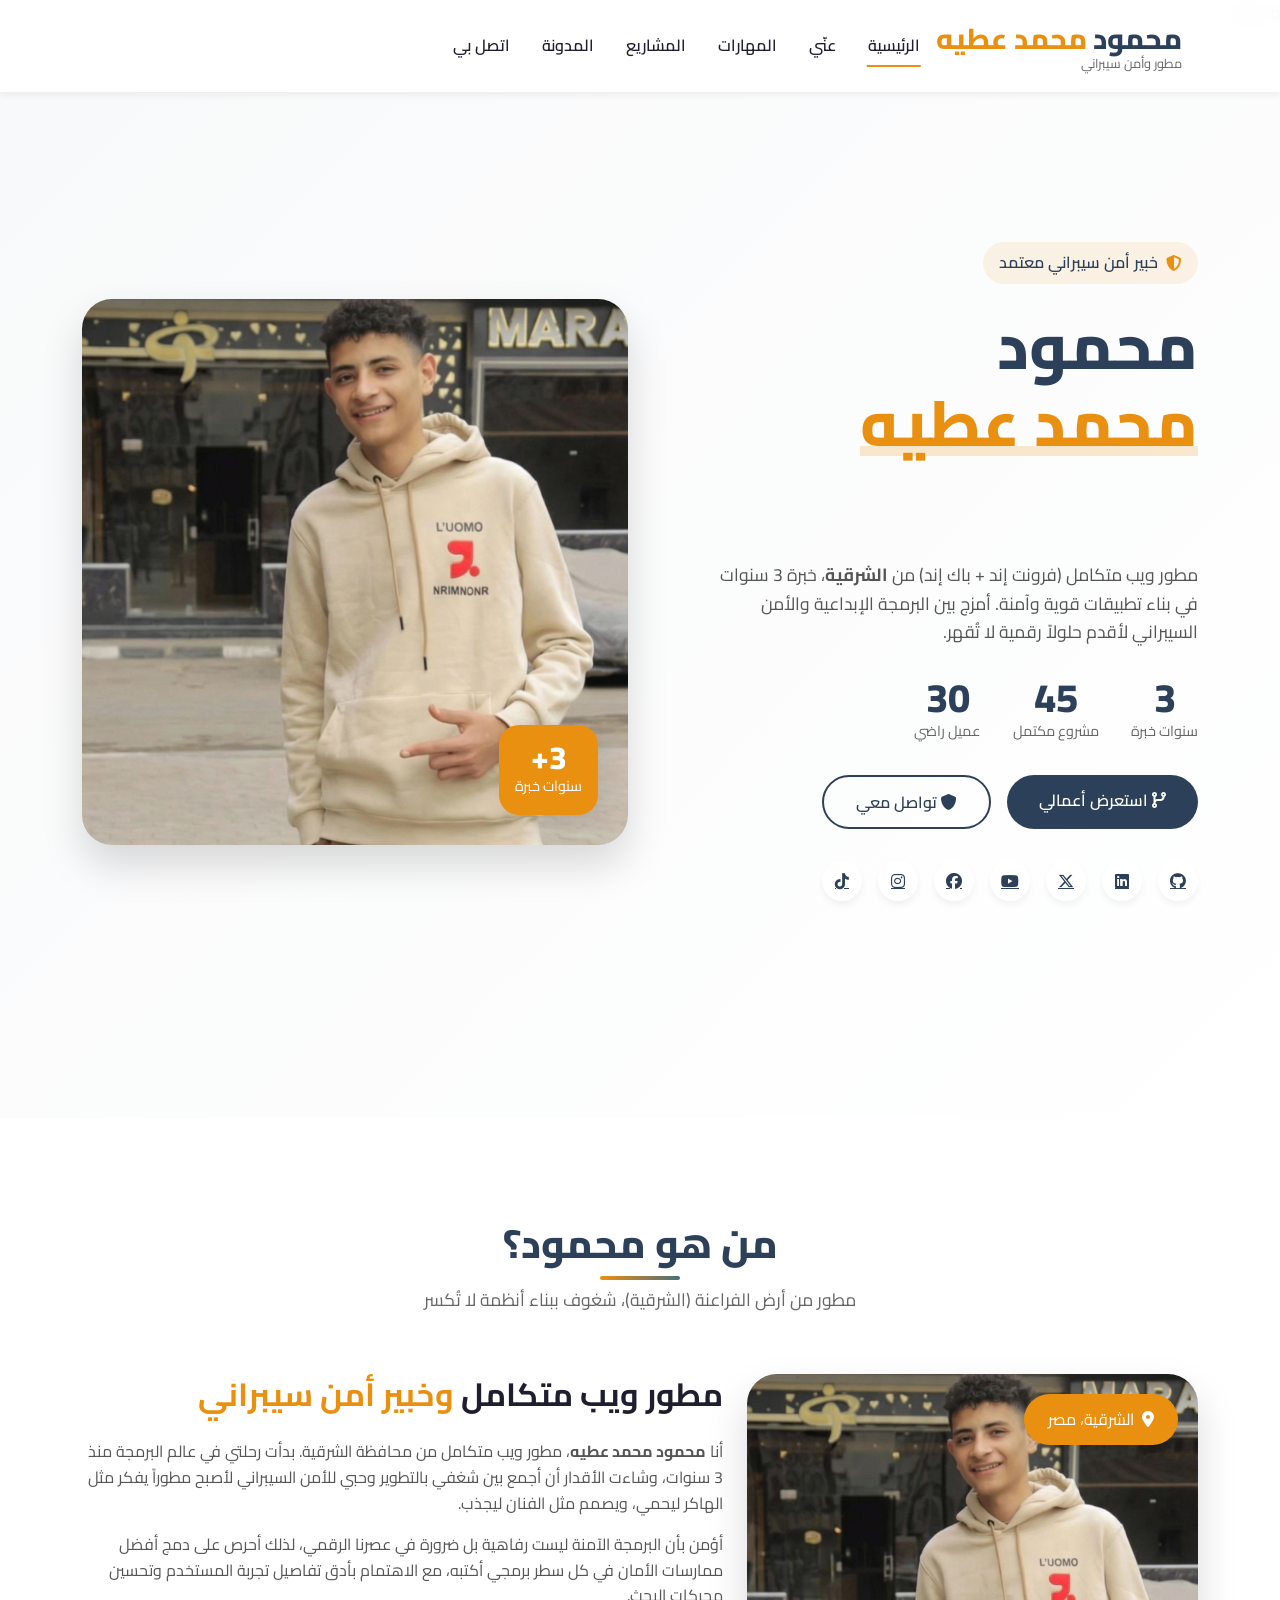
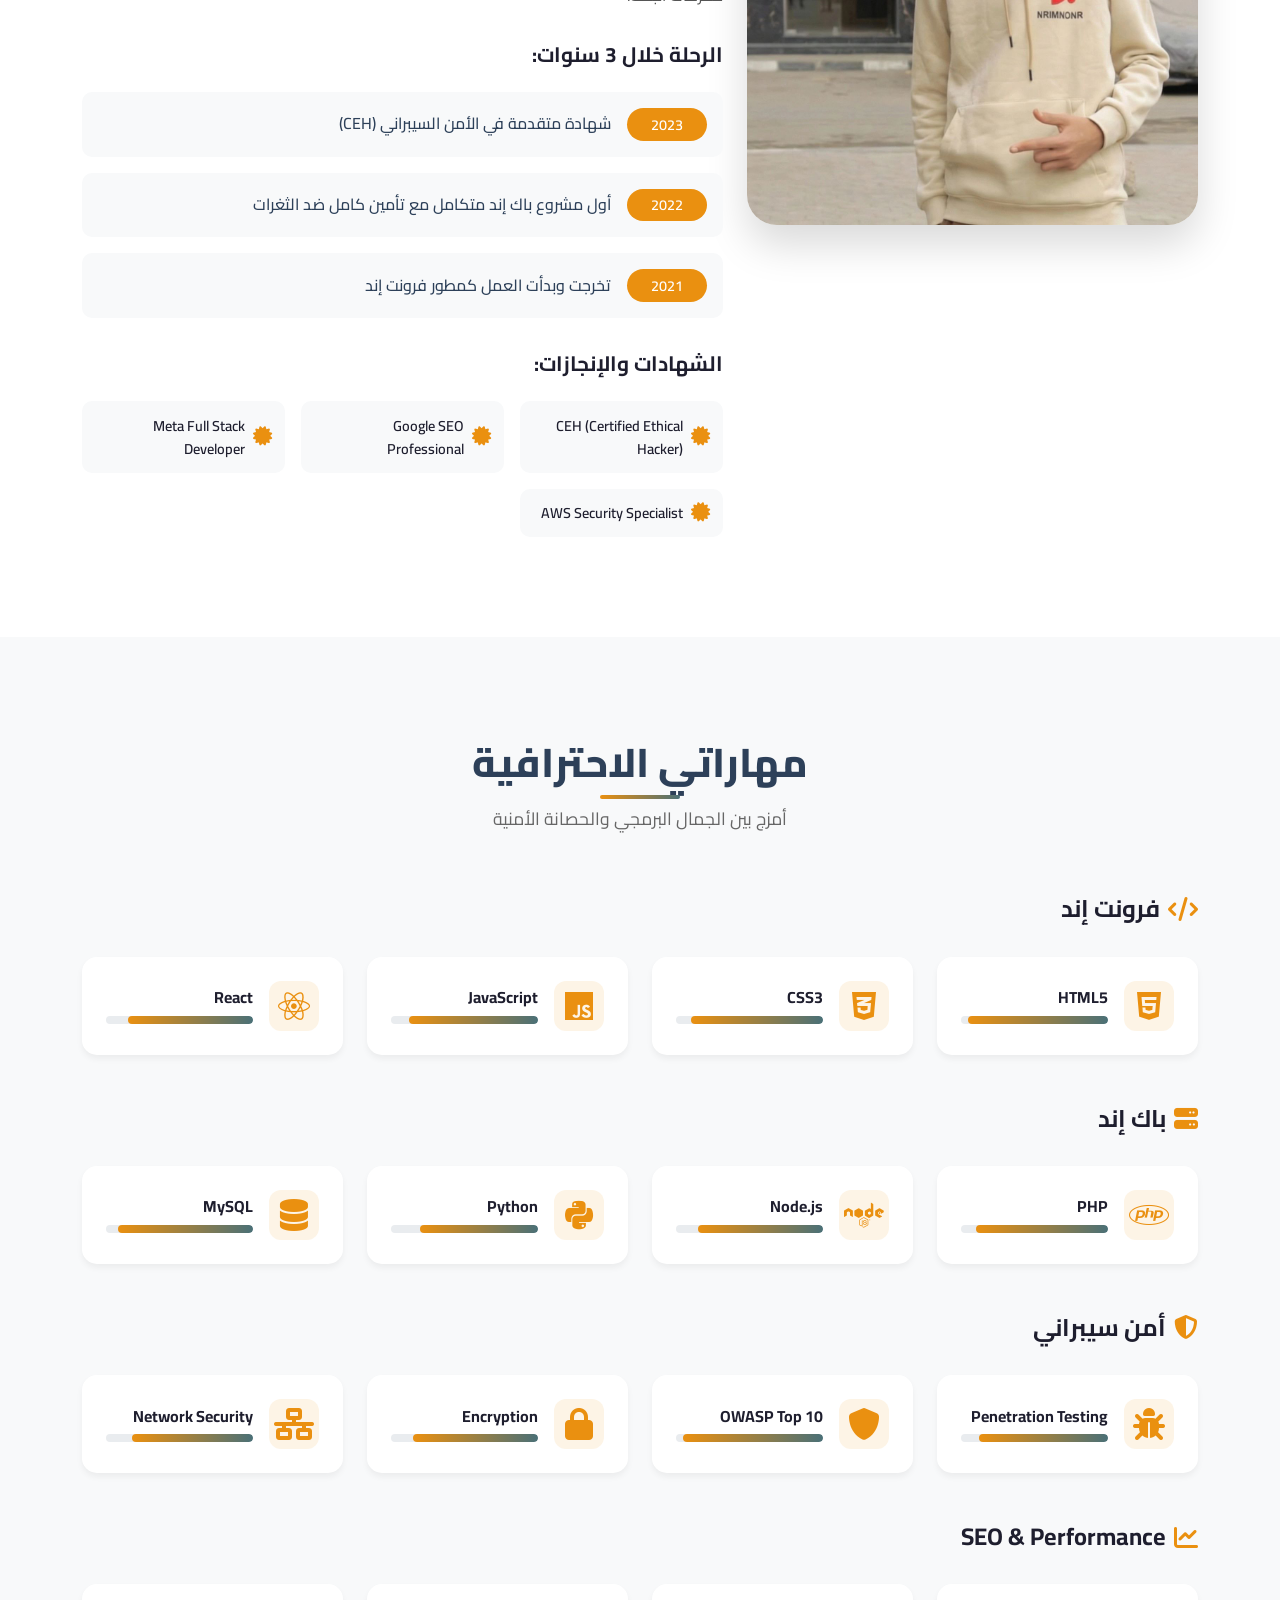
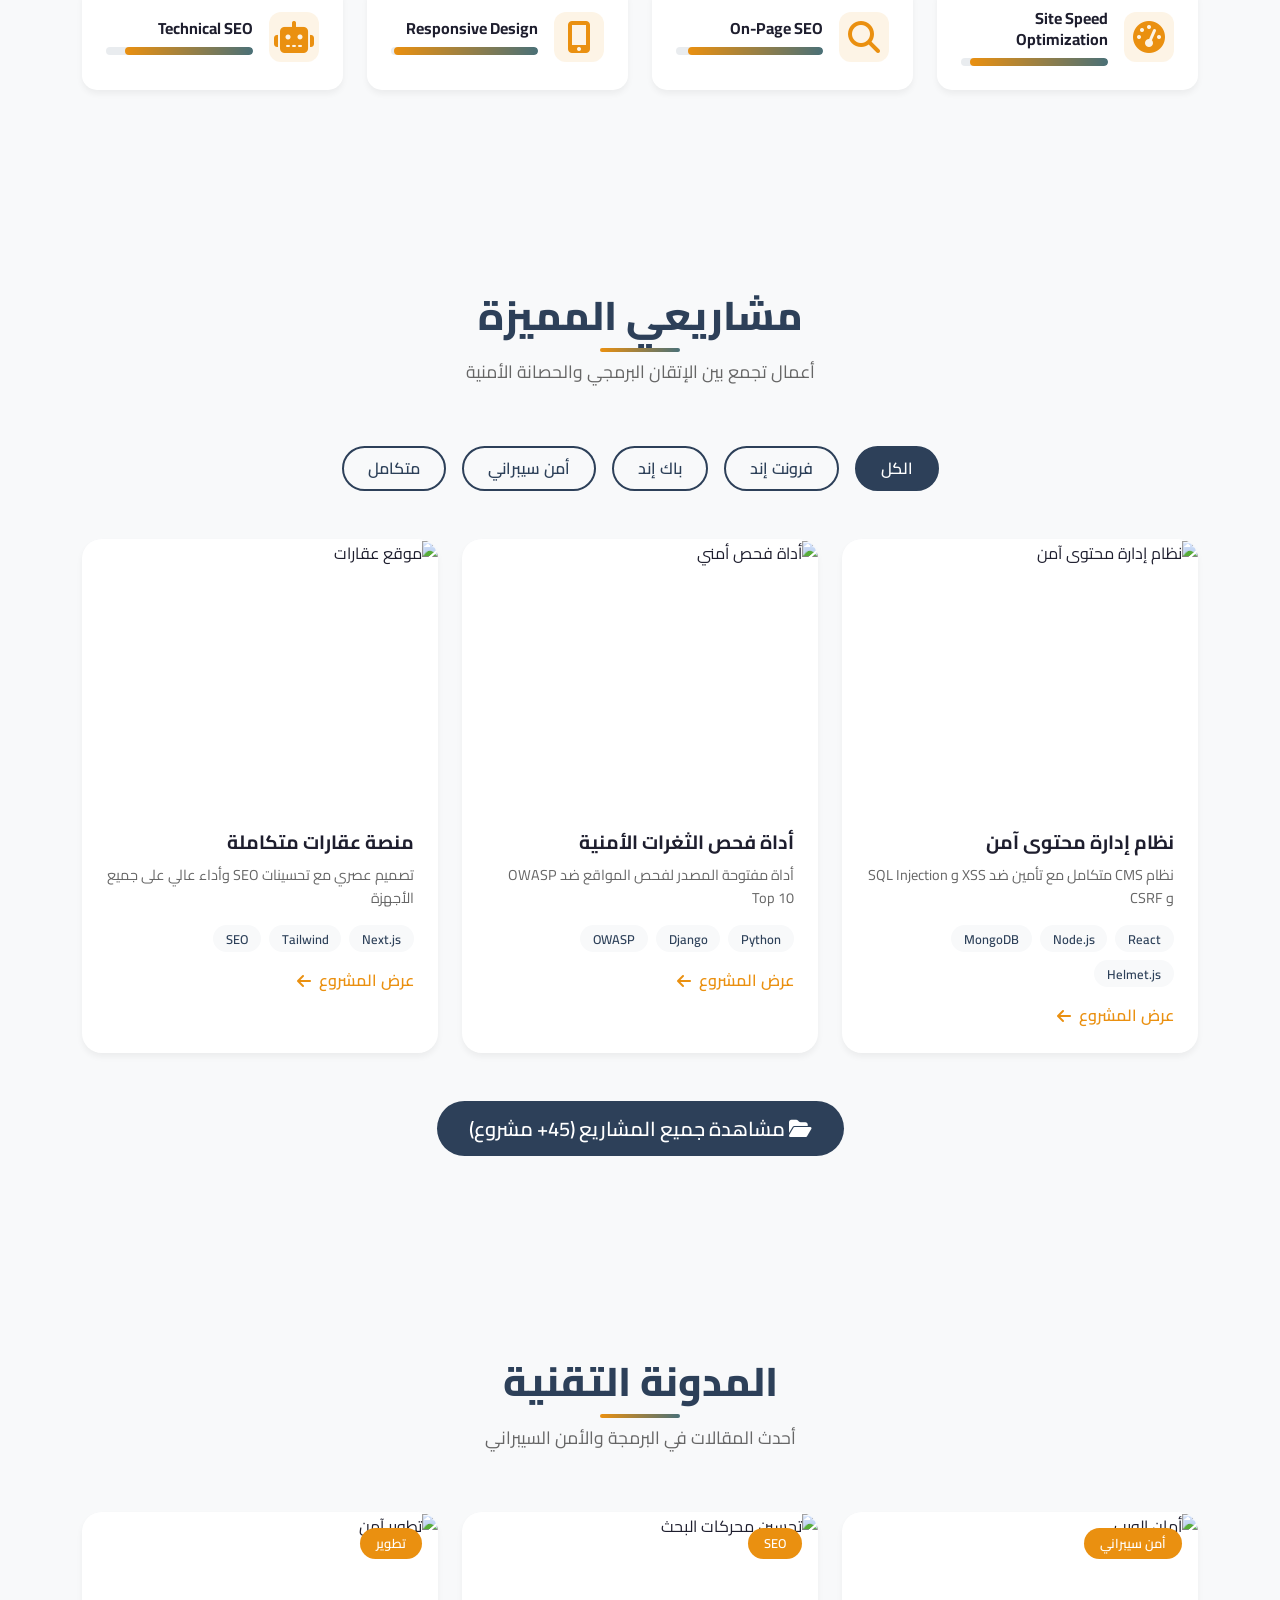
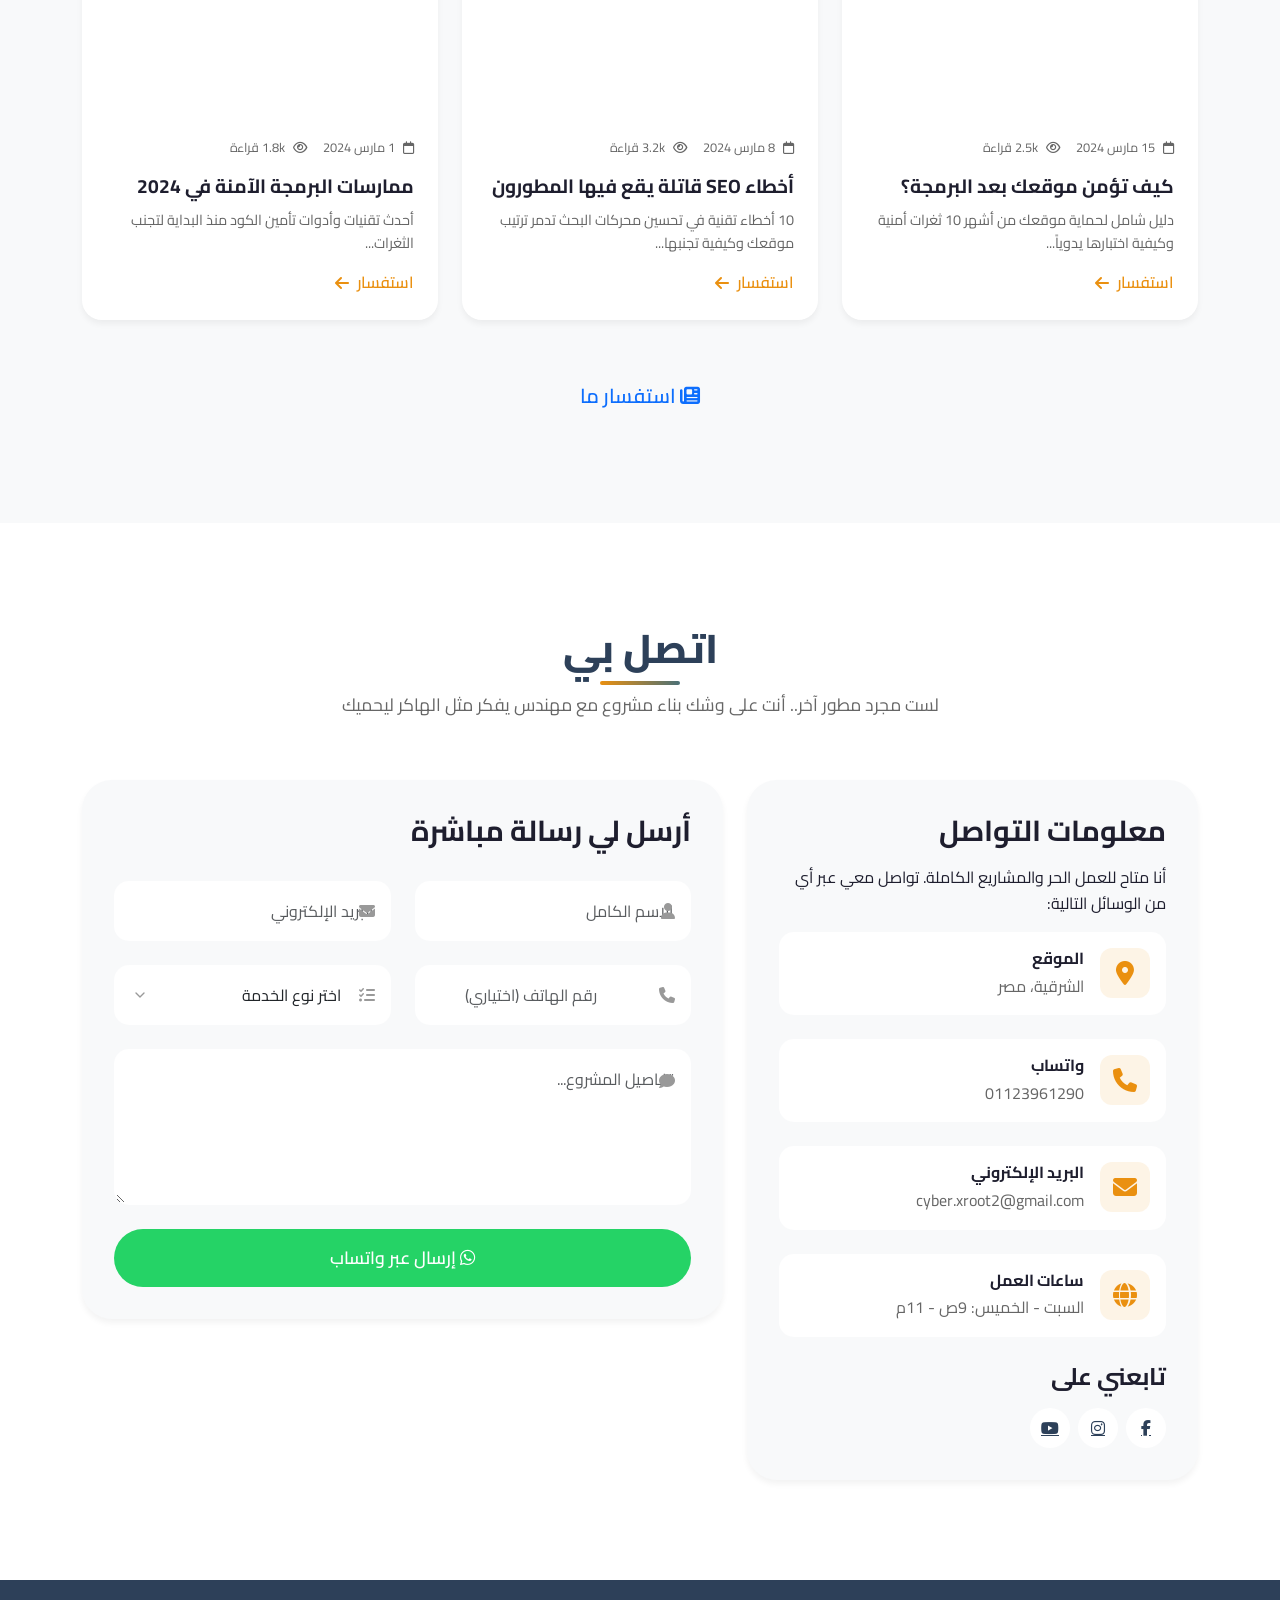
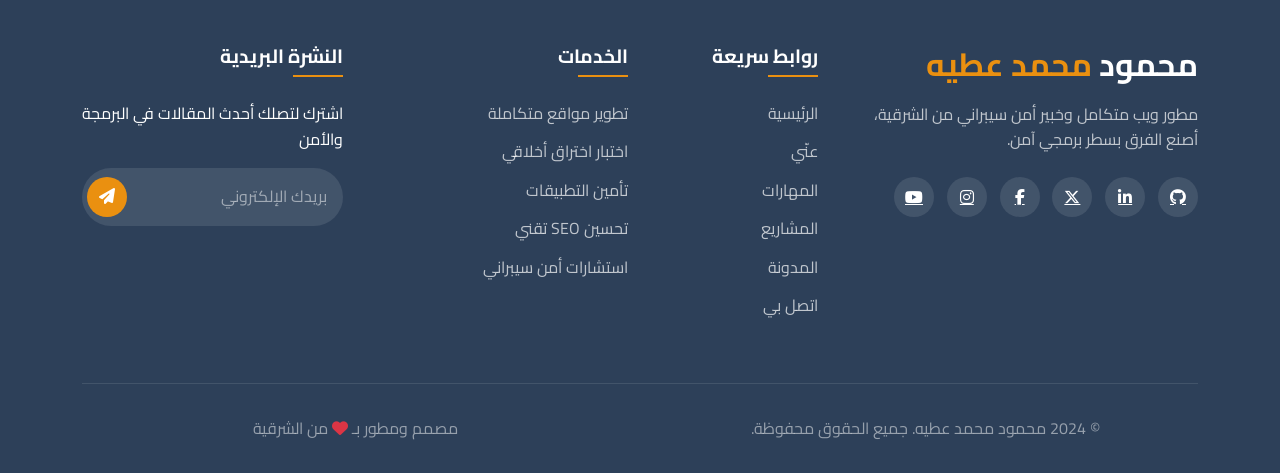
==== index.html @ 877cd6f3 "Add files via upload" ====
<!DOCTYPE html>
<html lang="ar" dir="rtl">
<head>
    <meta charset="UTF-8">
    <meta name="viewport" content="width=device-width, initial-scale=1.0, shrink-to-fit=no">
    
    <!-- تحسينات SEO متقدمة جداً -->
    <title>محمود محمد عطيه | مطور ويب متكامل وخبير أمن سيبراني من الشرقية</title>
    <meta name="description" content="محمود محمد عطيه - مطور ويب متكامل (فرونت إند وباك إند) من الشرقية، خبرة 3 سنوات في بناء تطبيقات قوية وآمنة. أمزج بين البرمجة الإبداعية والأمن السيبراني مع تحسينات SEO متقدمة.">
    <meta name="keywords" content="محمود محمد عطيه, مطور من الشرقية, أمن سيبراني, فرونت اند, باك اند, تطوير تطبيقات, مطور ويب,网络安全, تطوير آمن, مهندس برمجيات, الشرقية مصر">
    <meta name="author" content="محمود محمد عطيه">
    <meta name="robots" content="index, follow">
    <meta name="language" content="Arabic">
    <meta name="revisit-after" content="7 days">
    <meta name="distribution" content="global">
    
    <!-- Open Graph / فيسبوك -->
    <meta property="og:type" content="website">
    <meta property="og:url" content="https://mahmoudattiya.com">
    <meta property="og:title" content="محمود محمد عطيه - مطور ويب وخبير أمن سيبراني">
    <meta property="og:description" content="مطور متكامل من الشرقية، خبرة 3 سنوات في التطوير الآمن وتحسين محركات البحث">
    <meta property="og:image" content="https://mahmoudattiya.com/images/og-image.jpg">
    <meta property="og:site_name" content="محمود محمد عطيه">
    
    <!-- تويتر -->
    <meta name="twitter:card" content="summary_large_image">
    <meta name="twitter:title" content="محمود محمد عطيه - مطور ويب وخبير أمن سيبراني">
    <meta name="twitter:description" content="مطور متكامل من الشرقية، خبرة 3 سنوات في التطوير الآمن">
    <meta name="twitter:image" content="https://mahmoudattiya.com/images/twitter-image.jpg">
    
    <!-- Bootstrap 5 و Font Awesome -->
    <link href="https://cdn.jsdelivr.net/npm/bootstrap@5.3.0/dist/css/bootstrap.min.css" rel="stylesheet">
    <link rel="stylesheet" href="https://cdnjs.cloudflare.com/ajax/libs/font-awesome/6.4.0/css/all.min.css">
    
    <!-- Google Fonts - تحسين الخطوط -->
    <link href="https://fonts.googleapis.com/css2?family=Cairo:wght@300;400;500;600;700;800&display=swap" rel="stylesheet">
    
    <!-- AOS Library للأنيميشن -->
    <link href="https://unpkg.com/aos@2.3.1/dist/aos.css" rel="stylesheet">
    
    <!-- ملف CSS الرئيسي -->
    <link rel="stylesheet" href="css/style.css">
    
    <!-- Favicon -->
    <link rel="icon" type="image/png" href="images/favicon.png">
    
    <!-- Canonical URL -->
    <link rel="canonical" href="https://mahmoudattiya.com">
    
    <!-- Sitemap -->
    <link rel="sitemap" type="application/xml" title="Sitemap" href="/sitemap.xml">
</head>
<body>

<!-- ===== LOADER ===== -->
<div class="loader-wrapper">
    <div class="loader">
        <div class="loader-circle"></div>
        <div class="loader-text">محمود</div>
    </div>
</div>

<!-- ===== NAVBAR ===== -->
<nav class="navbar navbar-expand-lg fixed-top" id="mainNav">
    <div class="container">
        <a class="navbar-brand" href="index.html">
            محمود <span>محمد عطيه</span>
            <small class="d-block">مطور وأمن سيبراني</small>
        </a>
        <button class="navbar-toggler" type="button" data-bs-toggle="collapse" data-bs-target="#navbarNav">
            <span class="navbar-toggler-icon"></span>
        </button>
        <div class="collapse navbar-collapse" id="navbarNav">
            <ul class="navbar-nav ms-auto">
                <li class="nav-item">
                    <a class="nav-link active" href="#home">الرئيسية</a>
                </li>
                <li class="nav-item">
                    <a class="nav-link" href="#about">عنّي</a>
                </li>
                <li class="nav-item">
                    <a class="nav-link" href="#skills">المهارات</a>
                </li>
                <li class="nav-item">
                    <a class="nav-link" href="#projects">المشاريع</a>
                </li>
                <li class="nav-item">
                    <a class="nav-link" href="#blog">المدونة</a>
                </li>
                <li class="nav-item">
                    <a class="nav-link" href="#contact">اتصل بي</a>
                </li>
            </ul>
        </div>
    </div>
</nav>

<!-- ===== HERO SECTION ===== -->
<section id="home" class="hero">
    <div class="container">
        <div class="row align-items-center min-vh-100">
            <div class="col-lg-6" data-aos="fade-left">
                <div class="hero-badge">
                    <i class="fas fa-shield-alt"></i>
                    <span>خبير أمن سيبراني معتمد</span>
                </div>
                <h1 class="hero-title">
                    محمود <span class="highlight">محمد عطيه</span>
                </h1>
                <p class="hero-subtitle">
                    <span class="typed-text"></span>
                </p>
                <p class="hero-description">
                    مطور ويب متكامل (فرونت إند + باك إند) من <strong>الشرقية</strong>، 
                    خبرة 3 سنوات في بناء تطبيقات قوية وآمنة. أمزج بين البرمجة الإبداعية 
                    والأمن السيبراني لأقدم حلولاً رقمية لا تُقهر.
                </p>
                
                <div class="hero-stats">
                    <div class="stat-item">
                        <span class="stat-number" data-target="3">0</span>
                        <span class="stat-label">سنوات خبرة</span>
                    </div>
                    <div class="stat-item">
                        <span class="stat-number" data-target="45">0</span>
                        <span class="stat-label">مشروع مكتمل</span>
                    </div>
                    <div class="stat-item">
                        <span class="stat-number" data-target="30">0</span>
                        <span class="stat-label">عميل راضي</span>
                    </div>
                </div>
                
                <div class="hero-buttons">
                    <a href="#projects" class="btn btn-primary">
                        <i class="fas fa-code-branch"></i>
                        استعرض أعمالي
                    </a>
                    <a href="#contact" class="btn btn-outline">
                        <i class="fas fa-shield"></i>
                        تواصل معي
                    </a>
                </div>
                
                <div class="hero-social">
                    <a href="#" target="_blank"><i class="fab fa-github"></i></a>
                    <a href="#" target="_blank"><i class="fab fa-linkedin"></i></a>
                    <a href="#" target="_blank"><i class="fab fa-x-twitter"></i></a>
                    <a href="#" target="_blank"><i class="fab fa-youtube"></i></a>
                    <a href="#" target="_blank"><i class="fab fa-facebook"></i></a>
                    <a href="#" target="_blank"><i class="fab fa-instagram"></i></a>
                    <a href="#" target="_blank"><i class="fab fa-tiktok"></i></a>
                </div>
            </div>
            
            <div class="col-lg-6" data-aos="fade-right">
                <div class="hero-image-wrapper">
                    <div class="hero-image">
                        <img src="images/photo_2026-03-09_18-57-32.jpg" alt="محمود محمد عطيه - مطور ويب من الشرقية" class="img-fluid">
                        <div class="experience-badge">
                            <span>3+</span>
                            <small>سنوات خبرة</small>
                        </div>
                    </div>
                </div>
            </div>
        </div>
    </div>
    
    <!-- خلفية متحركة -->
    <div class="hero-bg-shapes">
        <div class="shape shape-1"></div>
        <div class="shape shape-2"></div>
        <div class="shape shape-3"></div>
    </div>
</section>

<!-- ===== ABOUT SECTION ===== -->
<section id="about" class="about section-padding">
    <div class="container">
        <div class="section-header" data-aos="fade-up">
            <h2 class="section-title">من هو محمود؟</h2>
            <p class="section-subtitle">مطور من أرض الفراعنة (الشرقية)، شغوف ببناء أنظمة لا تُكسر</p>
        </div>
        
        <div class="row">
            <div class="col-lg-5" data-aos="fade-left">
                <div class="about-image">
                    <img src="images/photo_2026-03-09_18-57-32.jpg" alt="محمود محمد عطيه" class="img-fluid">
                    <div class="about-badge">
                        <i class="fas fa-map-marker-alt"></i>
                        <span>الشرقية، مصر</span>
                    </div>
                </div>
            </div>
            
            <div class="col-lg-7" data-aos="fade-right">
                <div class="about-content">
                    <h3>مطور ويب متكامل <span>وخبير أمن سيبراني</span></h3>
                    
                    <div class="about-text">
                        <p>أنا <strong>محمود محمد عطيه</strong>، مطور ويب متكامل من محافظة الشرقية. بدأت رحلتي في عالم البرمجة منذ 3 سنوات، وشاءت الأقدار أن أجمع بين شغفي بالتطوير وحبي للأمن السيبراني لأصبح مطوراً يفكر مثل الهاكر ليحمي، ويصمم مثل الفنان ليجذب.</p>
                        
                        <p>أؤمن بأن البرمجة الآمنة ليست رفاهية بل ضرورة في عصرنا الرقمي، لذلك أحرص على دمج أفضل ممارسات الأمان في كل سطر برمجي أكتبه، مع الاهتمام بأدق تفاصيل تجربة المستخدم وتحسين محركات البحث.</p>
                    </div>
                    
                    <div class="about-timeline">
                        <h4>الرحلة خلال 3 سنوات:</h4>
                        
                        <div class="timeline-item">
                            <div class="timeline-year">2023</div>
                            <div class="timeline-desc">شهادة متقدمة في الأمن السيبراني (CEH)</div>
                        </div>
                        
                        <div class="timeline-item">
                            <div class="timeline-year">2022</div>
                            <div class="timeline-desc">أول مشروع باك إند متكامل مع تأمين كامل ضد الثغرات</div>
                        </div>
                        
                        <div class="timeline-item">
                            <div class="timeline-year">2021</div>
                            <div class="timeline-desc">تخرجت وبدأت العمل كمطور فرونت إند</div>
                        </div>
                    </div>
                    
                    <div class="about-certificates">
                        <h4>الشهادات والإنجازات:</h4>
                        <div class="certificates-grid">
                            <div class="cert-item">
                                <i class="fas fa-certificate"></i>
                                <span>CEH (Certified Ethical Hacker)</span>
                            </div>
                            <div class="cert-item">
                                <i class="fas fa-certificate"></i>
                                <span>Google SEO Professional</span>
                            </div>
                            <div class="cert-item">
                                <i class="fas fa-certificate"></i>
                                <span>Meta Full Stack Developer</span>
                            </div>
                            <div class="cert-item">
                                <i class="fas fa-certificate"></i>
                                <span>AWS Security Specialist</span>
                            </div>
                        </div>
                    </div>
                </div>
            </div>
        </div>
    </div>
</section>

<!-- ===== SKILLS SECTION ===== -->
<section id="skills" class="skills section-padding bg-light">
    <div class="container">
        <div class="section-header" data-aos="fade-up">
            <h2 class="section-title">مهاراتي الاحترافية</h2>
            <p class="section-subtitle">أمزج بين الجمال البرمجي والحصانة الأمنية</p>
        </div>
        
        <div class="skills-categories">
            <!-- Frontend Skills -->
            <div class="skill-category" data-aos="fade-up">
                <h3><i class="fas fa-code"></i> فرونت إند</h3>
                <div class="skills-grid">
                    <div class="skill-item">
                        <div class="skill-icon">
                            <i class="fab fa-html5"></i>
                        </div>
                        <div class="skill-info">
                            <h4>HTML5</h4>
                            <div class="progress">
                                <div class="progress-bar" style="width: 95%"></div>
                            </div>
                        </div>
                    </div>
                    
                    <div class="skill-item">
                        <div class="skill-icon">
                            <i class="fab fa-css3-alt"></i>
                        </div>
                        <div class="skill-info">
                            <h4>CSS3</h4>
                            <div class="progress">
                                <div class="progress-bar" style="width: 90%"></div>
                            </div>
                        </div>
                    </div>
                    
                    <div class="skill-item">
                        <div class="skill-icon">
                            <i class="fab fa-js"></i>
                        </div>
                        <div class="skill-info">
                            <h4>JavaScript</h4>
                            <div class="progress">
                                <div class="progress-bar" style="width: 88%"></div>
                            </div>
                        </div>
                    </div>
                    
                    <div class="skill-item">
                        <div class="skill-icon">
                            <i class="fab fa-react"></i>
                        </div>
                        <div class="skill-info">
                            <h4>React</h4>
                            <div class="progress">
                                <div class="progress-bar" style="width: 85%"></div>
                            </div>
                        </div>
                    </div>
                </div>
            </div>
            
            <!-- Backend Skills -->
            <div class="skill-category" data-aos="fade-up" data-aos-delay="100">
                <h3><i class="fas fa-server"></i> باك إند</h3>
                <div class="skills-grid">
                    <div class="skill-item">
                        <div class="skill-icon">
                            <i class="fab fa-php"></i>
                        </div>
                        <div class="skill-info">
                            <h4>PHP</h4>
                            <div class="progress">
                                <div class="progress-bar" style="width: 90%"></div>
                            </div>
                        </div>
                    </div>
                    
                    <div class="skill-item">
                        <div class="skill-icon">
                            <i class="fab fa-node"></i>
                        </div>
                        <div class="skill-info">
                            <h4>Node.js</h4>
                            <div class="progress">
                                <div class="progress-bar" style="width: 85%"></div>
                            </div>
                        </div>
                    </div>
                    
                    <div class="skill-item">
                        <div class="skill-icon">
                            <i class="fab fa-python"></i>
                        </div>
                        <div class="skill-info">
                            <h4>Python</h4>
                            <div class="progress">
                                <div class="progress-bar" style="width: 80%"></div>
                            </div>
                        </div>
                    </div>
                    
                    <div class="skill-item">
                        <div class="skill-icon">
                            <i class="fas fa-database"></i>
                        </div>
                        <div class="skill-info">
                            <h4>MySQL</h4>
                            <div class="progress">
                                <div class="progress-bar" style="width: 92%"></div>
                            </div>
                        </div>
                    </div>
                </div>
            </div>
            
            <!-- Cybersecurity Skills -->
            <div class="skill-category" data-aos="fade-up" data-aos-delay="200">
                <h3><i class="fas fa-shield-alt"></i> أمن سيبراني</h3>
                <div class="skills-grid">
                    <div class="skill-item">
                        <div class="skill-icon">
                            <i class="fas fa-bug"></i>
                        </div>
                        <div class="skill-info">
                            <h4>Penetration Testing</h4>
                            <div class="progress">
                                <div class="progress-bar" style="width: 88%"></div>
                            </div>
                        </div>
                    </div>
                    
                    <div class="skill-item">
                        <div class="skill-icon">
                            <i class="fas fa-shield"></i>
                        </div>
                        <div class="skill-info">
                            <h4>OWASP Top 10</h4>
                            <div class="progress">
                                <div class="progress-bar" style="width: 95%"></div>
                            </div>
                        </div>
                    </div>
                    
                    <div class="skill-item">
                        <div class="skill-icon">
                            <i class="fas fa-lock"></i>
                        </div>
                        <div class="skill-info">
                            <h4>Encryption</h4>
                            <div class="progress">
                                <div class="progress-bar" style="width: 85%"></div>
                            </div>
                        </div>
                    </div>
                    
                    <div class="skill-item">
                        <div class="skill-icon">
                            <i class="fas fa-network-wired"></i>
                        </div>
                        <div class="skill-info">
                            <h4>Network Security</h4>
                            <div class="progress">
                                <div class="progress-bar" style="width: 82%"></div>
                            </div>
                        </div>
                    </div>
                </div>
            </div>
            
            <!-- SEO & Performance -->
            <div class="skill-category" data-aos="fade-up" data-aos-delay="300">
                <h3><i class="fas fa-chart-line"></i> SEO & Performance</h3>
                <div class="skills-grid">
                    <div class="skill-item">
                        <div class="skill-icon">
                            <i class="fas fa-tachometer-alt"></i>
                        </div>
                        <div class="skill-info">
                            <h4>Site Speed Optimization</h4>
                            <div class="progress">
                                <div class="progress-bar" style="width: 94%"></div>
                            </div>
                        </div>
                    </div>
                    
                    <div class="skill-item">
                        <div class="skill-icon">
                            <i class="fas fa-search"></i>
                        </div>
                        <div class="skill-info">
                            <h4>On-Page SEO</h4>
                            <div class="progress">
                                <div class="progress-bar" style="width: 92%"></div>
                            </div>
                        </div>
                    </div>
                    
                    <div class="skill-item">
                        <div class="skill-icon">
                            <i class="fas fa-mobile-alt"></i>
                        </div>
                        <div class="skill-info">
                            <h4>Responsive Design</h4>
                            <div class="progress">
                                <div class="progress-bar" style="width: 98%"></div>
                            </div>
                        </div>
                    </div>
                    
                    <div class="skill-item">
                        <div class="skill-icon">
                            <i class="fas fa-robot"></i>
                        </div>
                        <div class="skill-info">
                            <h4>Technical SEO</h4>
                            <div class="progress">
                                <div class="progress-bar" style="width: 87%"></div>
                            </div>
                        </div>
                    </div>
                </div>
            </div>
        </div>
    </div>
</section>

<!-- ===== PROJECTS SECTION ===== -->
<section id="projects" class="projects section-padding">
    <div class="container">
        <div class="section-header" data-aos="fade-up">
            <h2 class="section-title">مشاريعي المميزة</h2>
            <p class="section-subtitle">أعمال تجمع بين الإتقان البرمجي والحصانة الأمنية</p>
        </div>
        
        <div class="projects-filter" data-aos="fade-up">
            <button class="filter-btn active" data-filter="all">الكل</button>
            <button class="filter-btn" data-filter="frontend">فرونت إند</button>
            <button class="filter-btn" data-filter="backend">باك إند</button>
            <button class="filter-btn" data-filter="security">أمن سيبراني</button>
            <button class="filter-btn" data-filter="fullstack">متكامل</button>
        </div>
        
        <div class="row g-4 projects-grid">
            <!-- مشروع 1 -->
            <div class="col-lg-4 col-md-6 project-item" data-category="fullstack" data-aos="fade-up">
                <div class="project-card">
                    <div class="project-image">
                        <img src="https://via.placeholder.com/400x300/2D4059/FFFFFF?text=نظام+إدارة+محتوى" alt="نظام إدارة محتوى آمن">
                        <div class="project-overlay">
                            <div class="project-tags">
                                <span class="security-badge">
                                    <i class="fas fa-shield-alt"></i> مقاوم للاختراق
                                </span>
                            </div>
                        </div>
                    </div>
                    <div class="project-content">
                        <h3>نظام إدارة محتوى آمن</h3>
                        <p>نظام CMS متكامل مع تأمين ضد XSS و SQL Injection و CSRF</p>
                        <div class="project-tech">
                            <span>React</span>
                            <span>Node.js</span>
                            <span>MongoDB</span>
                            <span>Helmet.js</span>
                        </div>
                        <a href="#" class="project-link">
                            <span>عرض المشروع</span>
                            <i class="fas fa-arrow-left"></i>
                        </a>
                    </div>
                </div>
            </div>
            
            <!-- مشروع 2 -->
            <div class="col-lg-4 col-md-6 project-item" data-category="security" data-aos="fade-up" data-aos-delay="100">
                <div class="project-card">
                    <div class="project-image">
                        <img src="https://via.placeholder.com/400x300/4A7077/FFFFFF?text=أداة+فحص+ثغرات" alt="أداة فحص أمني">
                        <div class="project-overlay">
                            <div class="project-tags">
                                <span class="security-badge">
                                    <i class="fas fa-bug"></i> أداة اختراق أخلاقي
                                </span>
                            </div>
                        </div>
                    </div>
                    <div class="project-content">
                        <h3>أداة فحص الثغرات الأمنية</h3>
                        <p>أداة مفتوحة المصدر لفحص المواقع ضد OWASP Top 10</p>
                        <div class="project-tech">
                            <span>Python</span>
                            <span>Django</span>
                            <span>OWASP</span>
                        </div>
                        <a href="#" class="project-link">
                            <span>عرض المشروع</span>
                            <i class="fas fa-arrow-left"></i>
                        </a>
                    </div>
                </div>
            </div>
            
            <!-- مشروع 3 -->
            <div class="col-lg-4 col-md-6 project-item" data-category="frontend" data-aos="fade-up" data-aos-delay="200">
                <div class="project-card">
                    <div class="project-image">
                        <img src="https://via.placeholder.com/400x300/EA9010/FFFFFF?text=موقع+عقارات" alt="موقع عقارات">
                        <div class="project-overlay">
                            <div class="project-tags">
                                <span class="performance-badge">
                                    <i class="fas fa-tachometer-alt"></i> سرعة 97%
                                </span>
                            </div>
                        </div>
                    </div>
                    <div class="project-content">
                        <h3>منصة عقارات متكاملة</h3>
                        <p>تصميم عصري مع تحسينات SEO وأداء عالي على جميع الأجهزة</p>
                        <div class="project-tech">
                            <span>Next.js</span>
                            <span>Tailwind</span>
                            <span>SEO</span>
                        </div>
                        <a href="#" class="project-link">
                            <span>عرض المشروع</span>
                            <i class="fas fa-arrow-left"></i>
                        </a>
                    </div>
                </div>
            </div>
        </div>
        
        <div class="text-center mt-5" data-aos="fade-up">
            <a href="projects.html" class="btn btn-primary btn-lg">
                <i class="fas fa-folder-open"></i>
                مشاهدة جميع المشاريع (45+ مشروع)
            </a>
        </div>
    </div>
</section>

<!-- ===== BLOG SECTION ===== -->
<section id="blog" class="blog section-padding bg-light">
    <div class="container">
        <div class="section-header" data-aos="fade-up">
            <h2 class="section-title">المدونة التقنية</h2>
            <p class="section-subtitle">أحدث المقالات في البرمجة والأمن السيبراني</p>
        </div>
        
        <div class="row g-4">
            <!-- مقال 1 -->
            <div class="col-lg-4 col-md-6" data-aos="fade-up">
                <div class="blog-card">
                    <div class="blog-image">
                        <img src="https://i.pinimg.com/1200x/ce/04/2c/ce042cda0dd356ed0b73b387f15e7dfc.jpg" alt="أمان الويب">
                        <div class="blog-category">أمن سيبراني</div>
                    </div>
                    <div class="blog-content">
                        <div class="blog-meta">
                            <span><i class="far fa-calendar"></i> 15 مارس 2024</span>
                            <span><i class="far fa-eye"></i> 2.5k قراءة</span>
                        </div>
                        <h3>كيف تؤمن موقعك بعد البرمجة؟</h3>
                        <p>دليل شامل لحماية موقعك من أشهر 10 ثغرات أمنية وكيفية اختبارها يدوياً...</p>
                        <a href="https://wa.me/201123961290" class="blog-link">
                           استفسار<i class="fas fa-arrow-left"></i>
                        </a>
                    </div>
                </div>
            </div>
            
            <!-- مقال 2 -->
            <div class="col-lg-4 col-md-6" data-aos="fade-up" data-aos-delay="100">
                <div class="blog-card">
                    <div class="blog-image">
                        <img src="https://i.pinimg.com/1200x/a3/76/df/a376dfc3058c438bc9595662acd88b95.jpg" alt="تحسين محركات البحث">
                        <div class="blog-category">SEO</div>
                    </div>
                    <div class="blog-content">
                        <div class="blog-meta">
                            <span><i class="far fa-calendar"></i> 8 مارس 2024</span>
                            <span><i class="far fa-eye"></i> 3.2k قراءة</span>
                        </div>
                        <h3>أخطاء SEO قاتلة يقع فيها المطورون</h3>
                        <p>10 أخطاء تقنية في تحسين محركات البحث تدمر ترتيب موقعك وكيفية تجنبها...</p>
                        <a href="https://wa.me/201123961290" class="blog-link">
                             استفسار <i class="fas fa-arrow-left"></i>
                        </a>
                    </div>
                </div>
            </div>
            
            <!-- مقال 3 -->
            <div class="col-lg-4 col-md-6" data-aos="fade-up" data-aos-delay="200">
                <div class="blog-card">
                    <div class="blog-image">
                        <img src="https://i.pinimg.com/736x/de/09/ea/de09eab8e382aaeeccb8fdccfefd42e4.jpg" alt="تطوير آمن">
                        <div class="blog-category">تطوير</div>
                    </div>
                    <div class="blog-content">
                        <div class="blog-meta">
                            <span><i class="far fa-calendar"></i> 1 مارس 2024</span>
                            <span><i class="far fa-eye"></i> 1.8k قراءة</span>
                        </div>
                        <h3>ممارسات البرمجة الآمنة في 2024</h3>
                        <p>أحدث تقنيات وأدوات تأمين الكود منذ البداية لتجنب الثغرات...</p>
                        <a href="https://wa.me/201123961290" class="blog-link">
                           استفسار<i class="fas fa-arrow-left"></i>
                        </a>
                    </div>
                </div>
            </div>
        </div>
        
        <div class="text-center mt-5" data-aos="fade-up">
            <a href="https://wa.me/201123961290" class="btn btn-outline-primary btn-lg">
                <i class="fas fa-newspaper"></i>
                استفسار ما
            </a>
        </div>
    </div>
</section>

<!-- ===== CONTACT SECTION ===== -->
<section id="contact" class="contact section-padding">
    <div class="container">
        <div class="section-header" data-aos="fade-up">
            <h2 class="section-title">اتصل بي</h2>
            <p class="section-subtitle">لست مجرد مطور آخر.. أنت على وشك بناء مشروع مع مهندس يفكر مثل الهاكر ليحميك</p>
        </div>
        
        <div class="row">
            <div class="col-lg-5" data-aos="fade-left">
                <div class="contact-info">
                    <h3>معلومات التواصل</h3>
                    <p>أنا متاح للعمل الحر والمشاريع الكاملة. تواصل معي عبر أي من الوسائل التالية:</p>
                    
                    <div class="contact-item">
                        <div class="contact-icon">
                            <i class="fas fa-map-marker-alt"></i>
                        </div>
                        <div class="contact-text">
                            <h4>الموقع</h4>
                            <p>الشرقية، مصر</p>
                        </div>
                    </div>
                    
                    <div class="contact-item">
                        <div class="contact-icon">
                            <i class="fas fa-phone"></i>
                        </div>
                        <div class="contact-text">
                            <h4>واتساب</h4>
                            <p>01123961290</p>
                        </div>
                    </div>
                    
                    <div class="contact-item">
                        <div class="contact-icon">
                            <i class="fas fa-envelope"></i>
                        </div>
                        <div class="contact-text">
                            <h4>البريد الإلكتروني</h4>
                            <p>cyber.xroot2@gmail.com</p>
                        </div>
                    </div>
                    
                    <div class="contact-item">
                        <div class="contact-icon">
                            <i class="fas fa-globe"></i>
                        </div>
                        <div class="contact-text">
                            <h4>ساعات العمل</h4>
                            <p>السبت - الخميس: 9ص - 11م</p>
                        </div>
                    </div>
                    
                    <div class="contact-social">
                        <h4>تابعني على</h4>
                        <div class="social-links">
                            <a href="https://www.facebook.com/share/1AoAj64LKo/" target="_blank"><i class="fab fa-facebook-f"></i></a>
                            <a href="https://www.instagram.com/7m_rixo?igsh=cnhwdGY2aXNoMDB0" target="_blank"><i class="fab fa-instagram"></i></a>
                            <a href="https://www.youtube.com/@Mahmoud_Mohamed_Atiaa" target="_blank"><i class="fab fa-youtube"></i></a>
                           
                        </div>
                    </div>
                </div>
            </div>
            
            <div class="col-lg-7" data-aos="fade-right">
                <div class="contact-form-wrapper">
                    <h3>أرسل لي رسالة مباشرة</h3>
                    <form id="contactForm" class="contact-form">
                        <div class="row g-4">
                            <div class="col-md-6">
                                <div class="form-group">
                                    <input type="text" class="form-control" id="name" name="name" placeholder="الاسم الكامل" required>
                                    <i class="fas fa-user"></i>
                                </div>
                            </div>
                            
                            <div class="col-md-6">
                                <div class="form-group">
                                    <input type="email" class="form-control" id="email" name="email" placeholder="البريد الإلكتروني" required>
                                    <i class="fas fa-envelope"></i>
                                </div>
                            </div>
                            
                            <div class="col-md-6">
                                <div class="form-group">
                                    <input type="tel" class="form-control" id="phone" name="phone" placeholder="رقم الهاتف (اختياري)">
                                    <i class="fas fa-phone"></i>
                                </div>
                            </div>
                            
                            <div class="col-md-6">
                                <div class="form-group">
                                    <select class="form-control" id="service" name="service">
                                        <option value="">اختر نوع الخدمة</option>
                                        <option value="frontend">تطوير فرونت إند</option>
                                        <option value="backend">تطوير باك إند</option>
                                        <option value="fullstack">تطوير متكامل</option>
                                        <option value="security">اختبار أمني</option>
                                        <option value="seo">تحسين SEO</option>
                                        <option value="other">أخرى</option>
                                    </select>
                                    <i class="fas fa-tasks"></i>
                                </div>
                            </div>
                            
                            <div class="col-12">
                                <div class="form-group">
                                    <textarea class="form-control" id="message" name="message" rows="5" placeholder="تفاصيل المشروع..." required></textarea>
                                    <i class="fas fa-comment"></i>
                                </div>
                            </div>
                            
                            <div class="col-12">
                                <button type="submit" class="btn btn-primary btn-submit">
                                    <i class="fab fa-whatsapp"></i>
                                    إرسال عبر واتساب
                                </button>
                            </div>
                        </div>
                    </form>
                </div>
            </div>
        </div>
    </div>
</section>

<!-- ===== FOOTER ===== -->
<footer class="footer">
    <div class="container">
        <div class="row">
            <div class="col-lg-4 mb-4 mb-lg-0">
                <div class="footer-info">
                    <h3>محمود <span>محمد عطيه</span></h3>
                    <p>مطور ويب متكامل وخبير أمن سيبراني من الشرقية، أصنع الفرق بسطر برمجي آمن.</p>
                    <div class="footer-social">
                        <a href="#"><i class="fab fa-github"></i></a>
                        <a href="#"><i class="fab fa-linkedin-in"></i></a>
                        <a href="#"><i class="fab fa-x-twitter"></i></a>
                        <a href="#"><i class="fab fa-facebook-f"></i></a>
                        <a href="#"><i class="fab fa-instagram"></i></a>
                        <a href="#"><i class="fab fa-youtube"></i></a>
                    </div>
                </div>
            </div>
            
            <div class="col-lg-2 col-md-6 mb-4 mb-md-0">
                <div class="footer-links">
                    <h4>روابط سريعة</h4>
                    <ul>
                        <li><a href="#home">الرئيسية</a></li>
                        <li><a href="#about">عنّي</a></li>
                        <li><a href="#skills">المهارات</a></li>
                        <li><a href="#projects">المشاريع</a></li>
                        <li><a href="#blog">المدونة</a></li>
                        <li><a href="#contact">اتصل بي</a></li>
                    </ul>
                </div>
            </div>
            
            <div class="col-lg-3 col-md-6 mb-4 mb-md-0">
                <div class="footer-services">
                    <h4>الخدمات</h4>
                    <ul>
                        <li>تطوير مواقع متكاملة</li>
                        <li>اختبار اختراق أخلاقي</li>
                        <li>تأمين التطبيقات</li>
                        <li>تحسين SEO تقني</li>
                        <li>استشارات أمن سيبراني</li>
                    </ul>
                </div>
            </div>
            
            <div class="col-lg-3">
                <div class="footer-newsletter">
                    <h4>النشرة البريدية</h4>
                    <p>اشترك لتصلك أحدث المقالات في البرمجة والأمن</p>
                    <form class="newsletter-form">
                        <input type="email" placeholder="بريدك الإلكتروني">
                        <button type="submit"><i class="fas fa-paper-plane"></i></button>
                    </form>
                </div>
            </div>
        </div>
        
        <div class="footer-bottom">
            <div class="row">
                <div class="col-md-6">
                    <p>&copy; 2024 محمود محمد عطيه. جميع الحقوق محفوظة.</p>
                </div>
                <div class="col-md-6 text-md-left">
                    <p>مصمم ومطور بـ <i class="fas fa-heart text-danger"></i> من الشرقية</p>
                </div>
            </div>
        </div>
    </div>
</footer>

<!-- JavaScript Files -->
<script src="https://cdn.jsdelivr.net/npm/bootstrap@5.3.0/dist/js/bootstrap.bundle.min.js"></script>
<script src="https://unpkg.com/aos@2.3.1/dist/aos.js"></script>
<script src="https://cdn.jsdelivr.net/npm/typed.js@2.0.12"></script>
<script src="js/main.js"></script>
</body>
</html>
---- css/style.css ----
/* ===== VARIABLES ===== */
:root {
    /* الألوان الهادئة */
    --primary-bg: #F8F9FA;
    --secondary-dark: #2D4059;
    --accent-soft: #EA9010;
    --accent-muted: #4A7077;
    --text-dark: #1E1E2E;
    --text-light: #FFFFFF;
    --gray-soft: #E9ECEF;
    --shadow-sm: 0 4px 6px rgba(0, 0, 0, 0.05);
    --shadow-md: 0 10px 30px rgba(0, 0, 0, 0.1);
    --shadow-lg: 0 20px 40px rgba(0, 0, 0, 0.15);
    --transition: all 0.3s ease;
}

/* ===== RESET & BASE ===== */
* {
    margin: 0;
    padding: 0;
    box-sizing: border-box;
}

html {
    scroll-behavior: smooth;
    font-size: 16px;
    overflow-x: hidden;
}

body {
    font-family: 'Cairo', 'Segoe UI', sans-serif;
    background-color: var(--primary-bg);
    color: var(--text-dark);
    line-height: 1.6;
    overflow-x: hidden;
    position: relative;
}

/* ===== TYPOGRAPHY ===== */
h1, h2, h3, h4, h5, h6 {
    font-weight: 700;
    line-height: 1.3;
    margin-bottom: 1rem;
}

.section-padding {
    padding: 100px 0;
}

.section-header {
    text-align: center;
    margin-bottom: 60px;
}

.section-title {
    position: relative;
    display: inline-block;
    margin-bottom: 1rem;
    font-size: 2.5rem;
    color: var(--secondary-dark);
    font-weight: 800;
}

.section-title::after {
    content: '';
    position: absolute;
    bottom: -10px;
    left: 50%;
    transform: translateX(-50%);
    width: 80px;
    height: 4px;
    background: linear-gradient(90deg, var(--accent-soft), var(--accent-muted));
    border-radius: 2px;
}

.section-subtitle {
    color: #666;
    font-size: 1.1rem;
    max-width: 600px;
    margin: 0 auto;
}

/* ===== NAVIGATION ===== */
.navbar {
    background-color: rgba(255, 255, 255, 0.95);
    backdrop-filter: blur(10px);
    box-shadow: var(--shadow-sm);
    padding: 1rem 0;
    transition: var(--transition);
}

.navbar.scrolled {
    padding: 0.5rem 0;
    background-color: rgba(255, 255, 255, 0.98);
    box-shadow: var(--shadow-md);
}

.navbar-brand {
    font-size: 1.8rem;
    font-weight: 800;
    color: var(--secondary-dark) !important;
    line-height: 1.2;
}

.navbar-brand span {
    color: var(--accent-soft);
}

.navbar-brand small {
    font-size: 0.8rem;
    color: #666;
    font-weight: 400;
}

.nav-link {
    color: var(--text-dark) !important;
    font-weight: 600;
    margin: 0 0.5rem;
    position: relative;
    transition: var(--transition);
    font-size: 1rem;
}

.nav-link::after {
    content: '';
    position: absolute;
    bottom: 0;
    left: 50%;
    transform: translateX(-50%);
    width: 0;
    height: 2px;
    background: var(--accent-soft);
    transition: var(--transition);
}

.nav-link:hover::after,
.nav-link.active::after {
    width: 80%;
}

/* ===== HERO SECTION ===== */
.hero {
    min-height: 100vh;
    display: flex;
    align-items: center;
    padding: 6rem 0;
    position: relative;
    overflow: hidden;
    background: linear-gradient(135deg, var(--primary-bg) 0%, #fff 100%);
}

.hero-badge {
    display: inline-flex;
    align-items: center;
    background: rgba(234, 144, 16, 0.1);
    padding: 0.5rem 1rem;
    border-radius: 50px;
    margin-bottom: 1.5rem;
}

.hero-badge i {
    color: var(--accent-soft);
    margin-left: 0.5rem;
}

.hero-badge span {
    color: var(--secondary-dark);
    font-weight: 600;
}

.hero-title {
    font-size: 4rem;
    font-weight: 800;
    margin-bottom: 1rem;
    line-height: 1.2;
    color: var(--secondary-dark);
}

@media (max-width: 768px) {
    .hero-title {
        font-size: 2.8rem;
    }
}

@media (max-width: 576px) {
    .hero-title {
        font-size: 2.2rem;
    }
}

.hero-title .highlight {
    color: var(--accent-soft);
    position: relative;
    display: inline-block;
}

.hero-title .highlight::before {
    content: '';
    position: absolute;
    bottom: 5px;
    left: 0;
    width: 100%;
    height: 10px;
    background: rgba(234, 144, 16, 0.2);
    z-index: -1;
}

.hero-subtitle {
    font-size: 1.5rem;
    color: var(--secondary-dark);
    opacity: 0.9;
    margin-bottom: 1.5rem;
    min-height: 60px;
}

@media (max-width: 576px) {
    .hero-subtitle {
        font-size: 1.2rem;
    }
}

.typed-text {
    color: var(--accent-soft);
    font-weight: 700;
}

.hero-description {
    font-size: 1.1rem;
    color: #555;
    margin-bottom: 2rem;
    max-width: 90%;
}

@media (max-width: 768px) {
    .hero-description {
        max-width: 100%;
    }
}

.hero-stats {
    display: flex;
    gap: 2rem;
    margin: 2rem 0;
}

@media (max-width: 576px) {
    .hero-stats {
        gap: 1rem;
        flex-wrap: wrap;
    }
}

.stat-item {
    text-align: center;
}

.stat-number {
    font-size: 2.5rem;
    font-weight: 800;
    color: var(--secondary-dark);
    display: block;
    line-height: 1;
}

.stat-label {
    font-size: 0.9rem;
    color: #666;
}

.hero-buttons {
    display: flex;
    gap: 1rem;
    margin: 2rem 0;
    flex-wrap: wrap;
}

.btn {
    padding: 0.8rem 2rem;
    border-radius: 50px;
    font-weight: 600;
    transition: var(--transition);
    border: none;
    cursor: pointer;
}

.btn-primary {
    background: var(--secondary-dark);
    color: var(--text-light);
}

.btn-primary:hover {
    background: var(--accent-soft);
    transform: translateY(-3px);
    box-shadow: var(--shadow-md);
}

.btn-outline {
    background: transparent;
    border: 2px solid var(--secondary-dark);
    color: var(--secondary-dark);
}

.btn-outline:hover {
    background: var(--secondary-dark);
    color: var(--text-light);
    transform: translateY(-3px);
    box-shadow: var(--shadow-md);
}

.hero-social {
    display: flex;
    gap: 1rem;
    margin-top: 2rem;
    flex-wrap: wrap;
}

.hero-social a {
    width: 40px;
    height: 40px;
    background: white;
    border-radius: 50%;
    display: flex;
    align-items: center;
    justify-content: center;
    color: var(--secondary-dark);
    box-shadow: var(--shadow-sm);
    transition: var(--transition);
}

.hero-social a:hover {
    background: var(--accent-soft);
    color: white;
    transform: translateY(-3px);
}

.hero-image-wrapper {
    position: relative;
}

.hero-image {
    position: relative;
    border-radius: 30px;
    overflow: hidden;
    box-shadow: var(--shadow-lg);
}

.hero-image img {
    width: 100%;
    height: auto;
    transition: var(--transition);
}

.hero-image:hover img {
    transform: scale(1.05);
}

.experience-badge {
    position: absolute;
    bottom: 30px;
    right: 30px;
    background: var(--accent-soft);
    color: white;
    padding: 1rem;
    border-radius: 20px;
    text-align: center;
    box-shadow: var(--shadow-md);
}

.experience-badge span {
    font-size: 2rem;
    font-weight: 800;
    display: block;
    line-height: 1;
}

.experience-badge small {
    font-size: 0.9rem;
}

/* ===== ABOUT SECTION ===== */
.about {
    background: white;
}

.about-image {
    position: relative;
    border-radius: 30px;
    overflow: hidden;
    box-shadow: var(--shadow-lg);
}

.about-image img {
    width: 100%;
    height: auto;
    transition: var(--transition);
}

.about-badge {
    position: absolute;
    top: 20px;
    right: 20px;
    background: var(--accent-soft);
    color: white;
    padding: 0.8rem 1.5rem;
    border-radius: 50px;
    display: flex;
    align-items: center;
    gap: 0.5rem;
    box-shadow: var(--shadow-md);
}

.about-content h3 {
    font-size: 2rem;
    margin-bottom: 1.5rem;
}

.about-content h3 span {
    color: var(--accent-soft);
}

.about-text {
    margin-bottom: 2rem;
}

.about-text p {
    margin-bottom: 1rem;
    color: #555;
}

.about-timeline {
    margin: 2rem 0;
}

.about-timeline h4 {
    font-size: 1.3rem;
    margin-bottom: 1.5rem;
}

.timeline-item {
    display: flex;
    align-items: center;
    gap: 1rem;
    margin-bottom: 1rem;
    padding: 1rem;
    background: var(--primary-bg);
    border-radius: 10px;
    transition: var(--transition);
}

.timeline-item:hover {
    transform: translateX(-10px);
    box-shadow: var(--shadow-sm);
}

.timeline-year {
    background: var(--accent-soft);
    color: white;
    padding: 0.3rem 1rem;
    border-radius: 20px;
    font-weight: 600;
    font-size: 0.9rem;
    min-width: 80px;
    text-align: center;
}

.timeline-desc {
    color: var(--secondary-dark);
    font-weight: 500;
}

.about-certificates h4 {
    font-size: 1.3rem;
    margin-bottom: 1.5rem;
}

.certificates-grid {
    display: grid;
    grid-template-columns: repeat(auto-fit, minmax(200px, 1fr));
    gap: 1rem;
}

.cert-item {
    display: flex;
    align-items: center;
    gap: 0.5rem;
    padding: 0.8rem;
    background: var(--primary-bg);
    border-radius: 10px;
    transition: var(--transition);
}

.cert-item:hover {
    transform: translateY(-3px);
    box-shadow: var(--shadow-sm);
}

.cert-item i {
    color: var(--accent-soft);
    font-size: 1.2rem;
}

.cert-item span {
    font-size: 0.9rem;
    font-weight: 600;
}

/* ===== SKILLS SECTION ===== */
.skills {
    background: var(--primary-bg);
}

.skills-categories {
    display: grid;
    gap: 3rem;
}

.skill-category h3 {
    font-size: 1.5rem;
    margin-bottom: 2rem;
    display: flex;
    align-items: center;
    gap: 0.5rem;
}

.skill-category h3 i {
    color: var(--accent-soft);
}

.skills-grid {
    display: grid;
    grid-template-columns: repeat(auto-fit, minmax(250px, 1fr));
    gap: 1.5rem;
}

.skill-item {
    display: flex;
    align-items: center;
    gap: 1rem;
    padding: 1.5rem;
    background: white;
    border-radius: 15px;
    box-shadow: var(--shadow-sm);
    transition: var(--transition);
}

.skill-item:hover {
    transform: translateY(-5px);
    box-shadow: var(--shadow-md);
}

.skill-icon {
    width: 50px;
    height: 50px;
    background: rgba(234, 144, 16, 0.1);
    border-radius: 12px;
    display: flex;
    align-items: center;
    justify-content: center;
}

.skill-icon i {
    font-size: 2rem;
    color: var(--accent-soft);
}

.skill-info {
    flex: 1;
}

.skill-info h4 {
    font-size: 1rem;
    margin-bottom: 0.5rem;
}

.progress {
    height: 8px;
    background: var(--gray-soft);
    border-radius: 4px;
    overflow: hidden;
}

.progress-bar {
    height: 100%;
    background: linear-gradient(90deg, var(--accent-soft), var(--accent-muted));
    border-radius: 4px;
    position: relative;
    animation: progressAnimation 1.5s ease-out;
}

@keyframes progressAnimation {
    from { width: 0; }
    to { width: attr(style); }
}

/* ===== PROJECTS SECTION ===== */
.projects-filter {
    display: flex;
    justify-content: center;
    gap: 1rem;
    margin-bottom: 3rem;
    flex-wrap: wrap;
}

.filter-btn {
    padding: 0.5rem 1.5rem;
    border: 2px solid var(--secondary-dark);
    background: transparent;
    color: var(--secondary-dark);
    border-radius: 50px;
    font-weight: 600;
    cursor: pointer;
    transition: var(--transition);
}

.filter-btn:hover,
.filter-btn.active {
    background: var(--secondary-dark);
    color: white;
}

.project-card {
    background: white;
    border-radius: 20px;
    overflow: hidden;
    box-shadow: var(--shadow-sm);
    transition: var(--transition);
    height: 100%;
}

.project-card:hover {
    transform: translateY(-10px);
    box-shadow: var(--shadow-lg);
}

.project-image {
    position: relative;
    overflow: hidden;
    aspect-ratio: 4/3;
}

.project-image img {
    width: 100%;
    height: 100%;
    object-fit: cover;
    transition: var(--transition);
}

.project-card:hover .project-image img {
    transform: scale(1.1);
}

.project-overlay {
    position: absolute;
    top: 0;
    left: 0;
    width: 100%;
    height: 100%;
    background: rgba(45, 64, 89, 0.9);
    display: flex;
    align-items: center;
    justify-content: center;
    opacity: 0;
    transition: var(--transition);
}

.project-card:hover .project-overlay {
    opacity: 1;
}

.project-tags {
    display: flex;
    gap: 0.5rem;
    flex-wrap: wrap;
    padding: 1rem;
}

.security-badge,
.performance-badge {
    padding: 0.5rem 1rem;
    border-radius: 50px;
    font-size: 0.9rem;
    font-weight: 600;
}

.security-badge {
    background: #dc3545;
    color: white;
}

.performance-badge {
    background: #28a745;
    color: white;
}

.project-content {
    padding: 1.5rem;
}

.project-content h3 {
    font-size: 1.2rem;
    margin-bottom: 0.5rem;
}

.project-content p {
    color: #666;
    font-size: 0.9rem;
    margin-bottom: 1rem;
}

.project-tech {
    display: flex;
    flex-wrap: wrap;
    gap: 0.5rem;
    margin-bottom: 1rem;
}

.project-tech span {
    padding: 0.2rem 0.8rem;
    background: var(--primary-bg);
    border-radius: 20px;
    font-size: 0.8rem;
    font-weight: 600;
    color: var(--secondary-dark);
}

.project-link {
    display: inline-flex;
    align-items: center;
    gap: 0.5rem;
    color: var(--accent-soft);
    text-decoration: none;
    font-weight: 600;
    transition: var(--transition);
}

.project-link:hover {
    gap: 1rem;
    color: var(--secondary-dark);
}

/* ===== BLOG SECTION ===== */
.blog-card {
    background: white;
    border-radius: 20px;
    overflow: hidden;
    box-shadow: var(--shadow-sm);
    transition: var(--transition);
    height: 100%;
}

.blog-card:hover {
    transform: translateY(-10px);
    box-shadow: var(--shadow-md);
}

.blog-image {
    position: relative;
    overflow: hidden;
    aspect-ratio: 16/9;
}

.blog-image img {
    width: 100%;
    height: 100%;
    object-fit: cover;
    transition: var(--transition);
}

.blog-card:hover .blog-image img {
    transform: scale(1.1);
}

.blog-category {
    position: absolute;
    top: 1rem;
    right: 1rem;
    padding: 0.3rem 1rem;
    background: var(--accent-soft);
    color: white;
    border-radius: 20px;
    font-size: 0.8rem;
    font-weight: 600;
}

.blog-content {
    padding: 1.5rem;
}

.blog-meta {
    display: flex;
    gap: 1rem;
    margin-bottom: 1rem;
    font-size: 0.8rem;
    color: #666;
}

.blog-meta i {
    margin-left: 0.3rem;
}

.blog-content h3 {
    font-size: 1.2rem;
    margin-bottom: 0.5rem;
    line-height: 1.4;
}

.blog-content p {
    color: #666;
    font-size: 0.9rem;
    margin-bottom: 1rem;
}

.blog-link {
    color: var(--accent-soft);
    text-decoration: none;
    font-weight: 600;
    display: inline-flex;
    align-items: center;
    gap: 0.5rem;
    transition: var(--transition);
}

.blog-link:hover {
    gap: 1rem;
    color: var(--secondary-dark);
}

/* ===== CONTACT SECTION ===== */
.contact {
    background: white;
}

.contact-info {
    padding: 2rem;
    background: var(--primary-bg);
    border-radius: 30px;
    box-shadow: var(--shadow-sm);
}

.contact-info h3 {
    font-size: 1.8rem;
    margin-bottom: 1rem;
}

.contact-item {
    display: flex;
    align-items: flex-start;
    gap: 1rem;
    margin-bottom: 1.5rem;
    padding: 1rem;
    background: white;
    border-radius: 15px;
    transition: var(--transition);
}

.contact-item:hover {
    transform: translateX(-10px);
    box-shadow: var(--shadow-md);
}

.contact-icon {
    width: 50px;
    height: 50px;
    background: rgba(234, 144, 16, 0.1);
    border-radius: 12px;
    display: flex;
    align-items: center;
    justify-content: center;
}

.contact-icon i {
    font-size: 1.5rem;
    color: var(--accent-soft);
}

.contact-text h4 {
    font-size: 1rem;
    margin-bottom: 0.3rem;
}

.contact-text p {
    color: #666;
    margin: 0;
}

.contact-social h4 {
    margin-bottom: 1rem;
}

.social-links {
    display: flex;
    flex-wrap: wrap;
    gap: 0.5rem;
}

.social-links a {
    width: 40px;
    height: 40px;
    background: white;
    border-radius: 50%;
    display: flex;
    align-items: center;
    justify-content: center;
    color: var(--secondary-dark);
    transition: var(--transition);
}

.social-links a:hover {
    background: var(--accent-soft);
    color: white;
    transform: translateY(-3px);
}

.contact-form-wrapper {
    padding: 2rem;
    background: var(--primary-bg);
    border-radius: 30px;
    box-shadow: var(--shadow-sm);
}

.contact-form-wrapper h3 {
    font-size: 1.8rem;
    margin-bottom: 2rem;
}

.form-group {
    position: relative;
}

.form-group i {
    position: absolute;
    top: 50%;
    transform: translateY(-50%);
    right: 1rem;
    color: #999;
    transition: var(--transition);
}

.form-group textarea + i {
    top: 1.5rem;
    transform: none;
}

.form-control {
    width: 100%;
    padding: 1rem 1rem 1rem 3rem;
    border: 2px solid transparent;
    background: white;
    border-radius: 15px;
    font-size: 1rem;
    transition: var(--transition);
}

.form-control:focus {
    outline: none;
    border-color: var(--accent-soft);
    box-shadow: 0 0 0 3px rgba(234, 144, 16, 0.1);
}

.form-control:focus + i {
    color: var(--accent-soft);
}

select.form-control {
    appearance: none;
    background-image: url("data:image/svg+xml,%3Csvg xmlns='http://www.w3.org/2000/svg' width='16' height='16' viewBox='0 0 24 24' fill='none' stroke='%23999' stroke-width='2' stroke-linecap='round' stroke-linejoin='round'%3E%3Cpolyline points='6 9 12 15 18 9'%3E%3C/polyline%3E%3C/svg%3E");
    background-repeat: no-repeat;
    background-position: left 1rem center;
    padding: 1rem 3rem 1rem 1rem;
}

.btn-submit {
    width: 100%;
    padding: 1rem;
    background: #25D366;
    color: white;
    font-size: 1.1rem;
}

.btn-submit:hover {
    background: #128C7E;
    transform: translateY(-3px);
    box-shadow: var(--shadow-md);
}

/* ===== FOOTER ===== */
.footer {
    background: var(--secondary-dark);
    color: white;
    padding: 4rem 0 2rem;
}

.footer-info h3 {
    font-size: 2rem;
    margin-bottom: 1rem;
}

.footer-info h3 span {
    color: var(--accent-soft);
}

.footer-info p {
    color: rgba(255, 255, 255, 0.7);
    margin-bottom: 1.5rem;
}

.footer-social {
    display: flex;
    gap: 0.8rem;
    flex-wrap: wrap;
}

.footer-social a {
    width: 40px;
    height: 40px;
    background: rgba(255, 255, 255, 0.1);
    border-radius: 50%;
    display: flex;
    align-items: center;
    justify-content: center;
    color: white;
    transition: var(--transition);
}

.footer-social a:hover {
    background: var(--accent-soft);
    transform: translateY(-3px);
}

.footer-links h4,
.footer-services h4,
.footer-newsletter h4 {
    font-size: 1.2rem;
    margin-bottom: 1.5rem;
    position: relative;
    padding-bottom: 0.5rem;
}

.footer-links h4::after,
.footer-services h4::after,
.footer-newsletter h4::after {
    content: '';
    position: absolute;
    bottom: 0;
    right: 0;
    width: 50px;
    height: 2px;
    background: var(--accent-soft);
}

.footer-links ul,
.footer-services ul {
    list-style: none;
    padding: 0;
}

.footer-links li,
.footer-services li {
    margin-bottom: 0.8rem;
}

.footer-links a {
    color: rgba(255, 255, 255, 0.7);
    text-decoration: none;
    transition: var(--transition);
}

.footer-links a:hover {
    color: var(--accent-soft);
    padding-right: 5px;
}

.footer-services li {
    color: rgba(255, 255, 255, 0.7);
}

.newsletter-form {
    position: relative;
    margin-top: 1rem;
}

.newsletter-form input {
    width: 100%;
    padding: 1rem;
    padding-left: 50px;
    border: none;
    border-radius: 50px;
    background: rgba(255, 255, 255, 0.1);
    color: white;
}

.newsletter-form input::placeholder {
    color: rgba(255, 255, 255, 0.5);
}

.newsletter-form button {
    position: absolute;
    left: 5px;
    top: 50%;
    transform: translateY(-50%);
    width: 40px;
    height: 40px;
    background: var(--accent-soft);
    border: none;
    border-radius: 50%;
    color: white;
    cursor: pointer;
    transition: var(--transition);
}

.newsletter-form button:hover {
    background: var(--secondary-dark);
}

.footer-bottom {
    margin-top: 3rem;
    padding-top: 2rem;
    border-top: 1px solid rgba(255, 255, 255, 0.1);
    text-align: center;
}

.footer-bottom p {
    color: rgba(255, 255, 255, 0.5);
    margin: 0;
}

/* ===== BACK TO TOP BUTTON ===== */
.back-to-top {
    position: fixed;
    bottom: 30px;
    left: 30px;
    width: 50px;
    height: 50px;
    background: var(--accent-soft);
    color: white;
    border: none;
    border-radius: 50%;
    cursor: pointer;
    display: none;
    align-items: center;
    justify-content: center;
    font-size: 1.2rem;
    box-shadow: var(--shadow-md);
    z-index: 999;
    transition: var(--transition);
}

.back-to-top:hover {
    background: var(--secondary-dark);
    transform: translateY(-3px);
}

/* ===== RESPONSIVE DESIGN ===== */
@media (max-width: 991px) {
    .navbar-collapse {
        background: white;
        padding: 1rem;
        border-radius: 10px;
        margin-top: 1rem;
        box-shadow: var(--shadow-md);
    }
    
    .nav-link {
        text-align: center;
        margin: 0.5rem 0;
    }
    
    .hero {
        padding-top: 80px;
        text-align: center;
    }
    
    .hero-description {
        margin-left: auto;
        margin-right: auto;
    }
    
    .hero-stats {
        justify-content: center;
    }
    
    .hero-buttons {
        justify-content: center;
    }
    
    .hero-social {
        justify-content: center;
    }
    
    .about-content {
        margin-top: 3rem;
    }
    
    .contact-info {
        margin-bottom: 3rem;
    }
}

@media (max-width: 768px) {
    .section-padding {
        padding: 60px 0;
    }
    
    .section-title {
        font-size: 2rem;
    }
    
    .hero-title {
        font-size: 2.5rem;
    }
    
    .hero-stats {
        gap: 1rem;
    }
    
    .stat-number {
        font-size: 2rem;
    }
    
    .projects-filter {
        gap: 0.5rem;
    }
    
    .filter-btn {
        padding: 0.4rem 1rem;
        font-size: 0.9rem;
    }
    
    .footer {
        padding: 3rem 0 1.5rem;
        text-align: center;
    }
    
    .footer-links h4::after,
    .footer-services h4::after,
    .footer-newsletter h4::after {
        right: 50%;
        transform: translateX(50%);
    }
    
    .footer-social {
        justify-content: center;
    }
}

@media (max-width: 576px) {
    .hero-title {
        font-size: 2rem;
    }
    
    .hero-subtitle {
        font-size: 1.1rem;
    }
    
    .hero-description {
        font-size: 1rem;
    }
    
    .hero-stats {
        flex-direction: column;
        align-items: center;
        gap: 1rem;
    }
    
    .hero-buttons {
        flex-direction: column;
    }
    
    .hero-buttons .btn {
        width: 100%;
    }
    
    .skill-item {
        flex-direction: column;
        text-align: center;
    }
    
    .skill-icon {
        margin-bottom: 1rem;
    }
    
    .skill-info {
        width: 100%;
    }
    
    .blog-meta {
        flex-direction: column;
        gap: 0.3rem;
    }
    
    .contact-item {
        flex-direction: column;
        align-items: center;
        text-align: center;
    }
    
    .social-links {
        justify-content: center;
    }
}

/* ===== ANIMATIONS ===== */
@keyframes float {
    0% {
        transform: translateY(0px);
    }
    50% {
        transform: translateY(-20px);
    }
    100% {
        transform: translateY(0px);
    }
}

.hero-image {
    animation: float 6s ease-in-out infinite;
}

/* ===== DARK MODE SUPPORT ===== */
@media (prefers-color-scheme: dark) {
    body.dark-mode {
        --primary-bg: #1a1a1a;
        --text-dark: #ffffff;
        --gray-soft: #333333;
    }
}

/* ===== PRINT STYLES ===== */
@media print {
    .navbar,
    .hero-buttons,
    .footer,
    .back-to-top {
        display: none;
    }
}
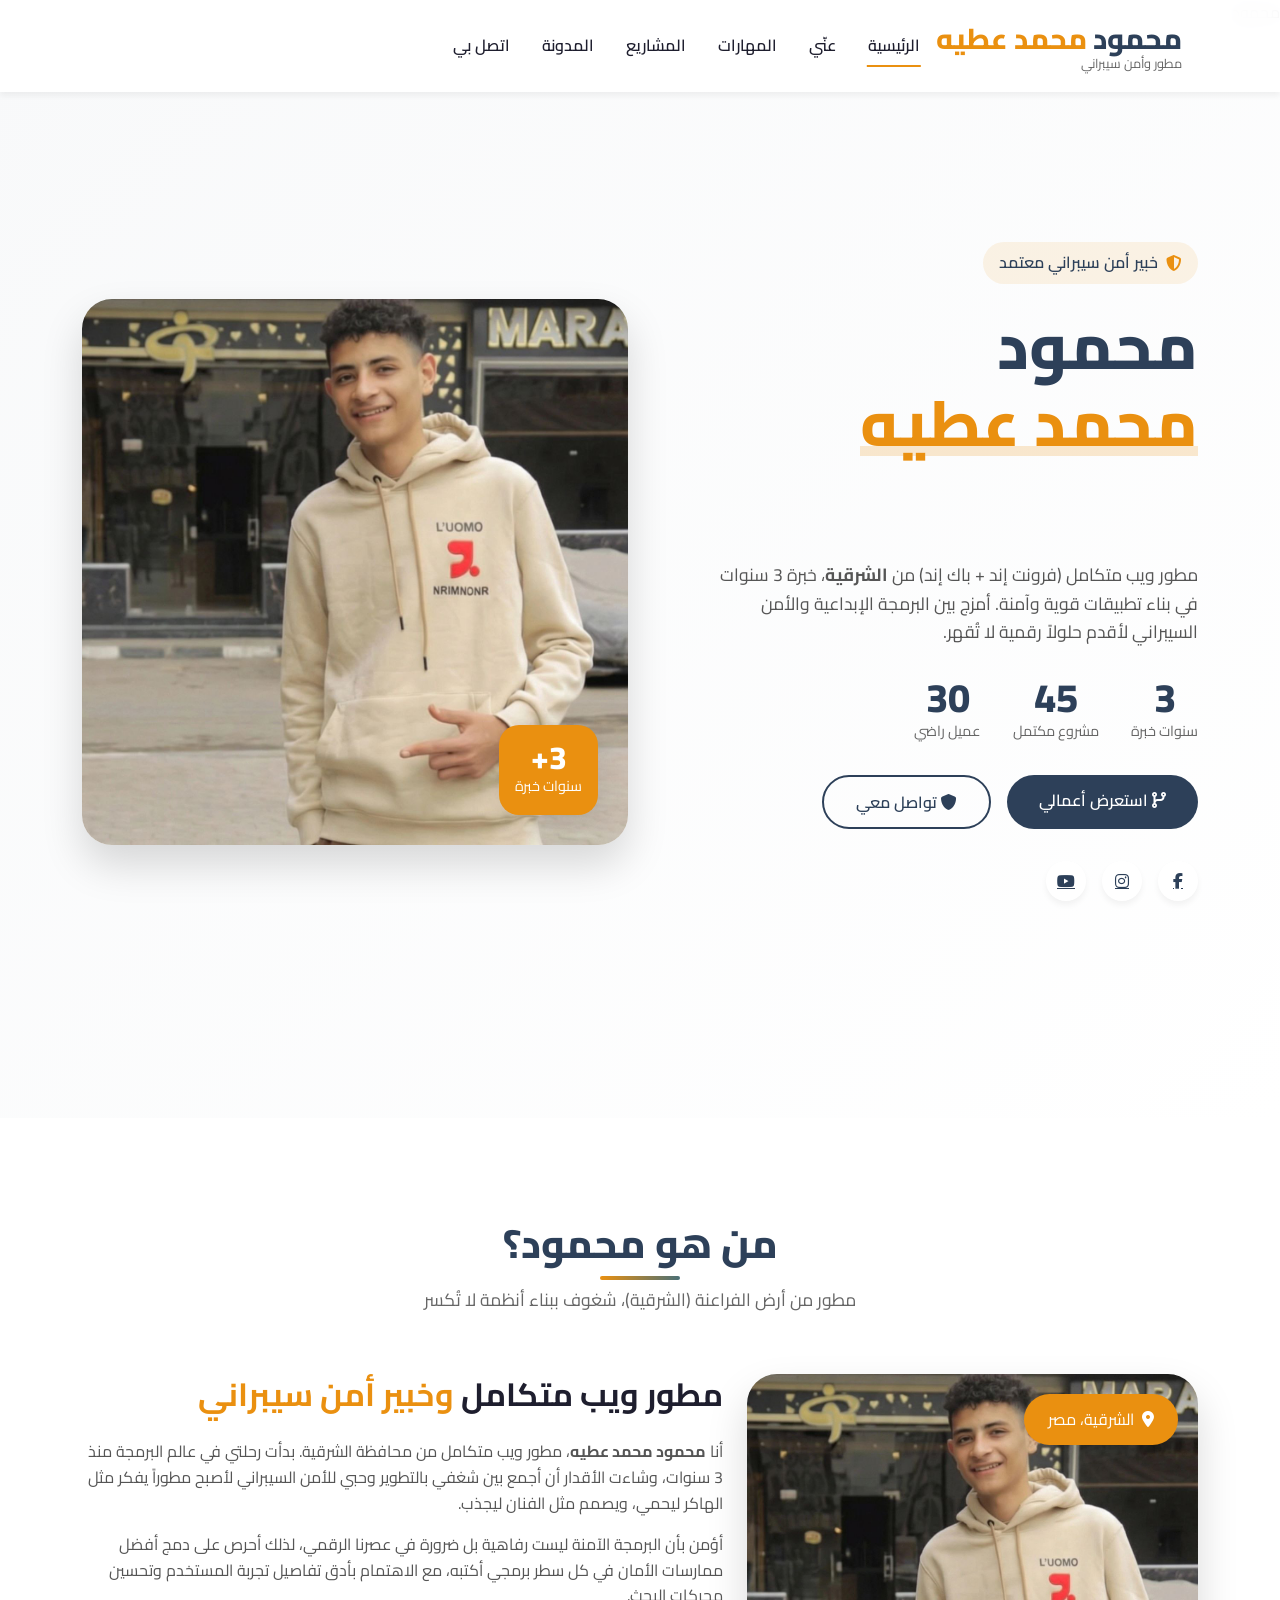
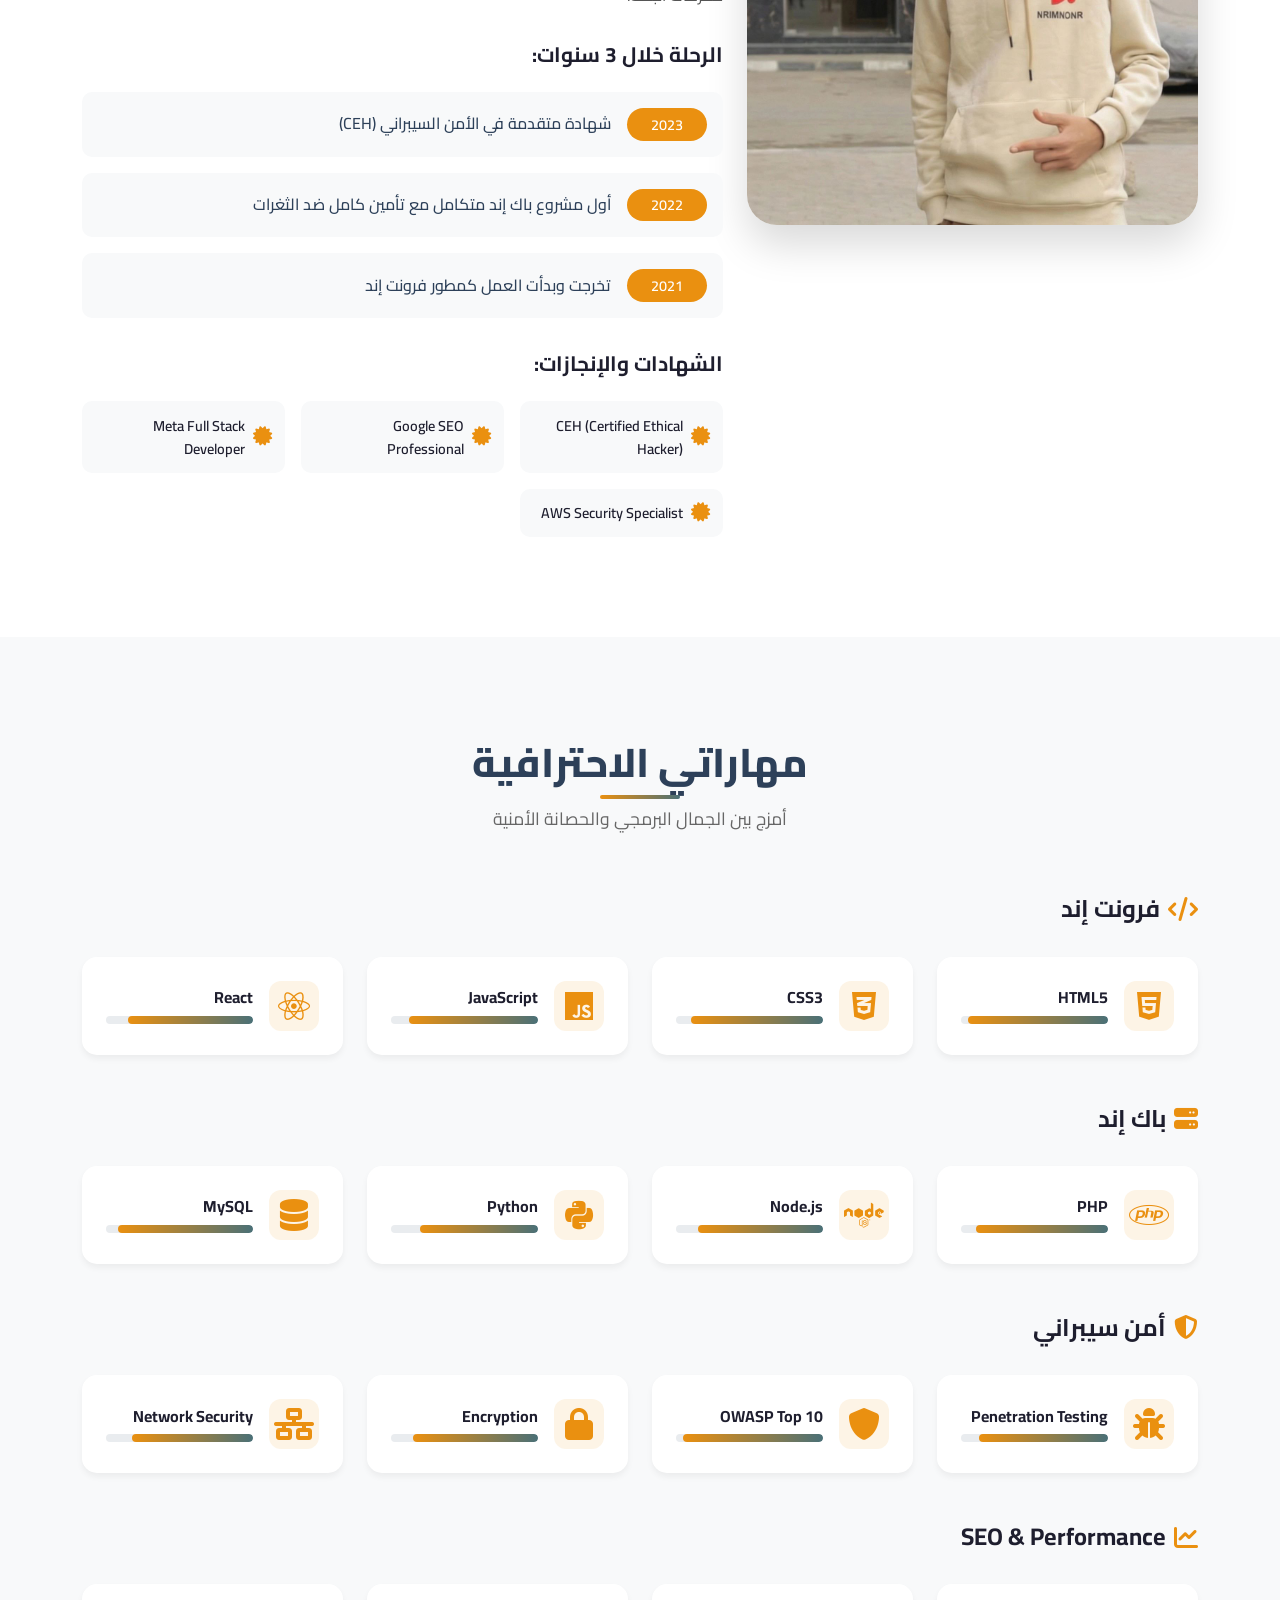
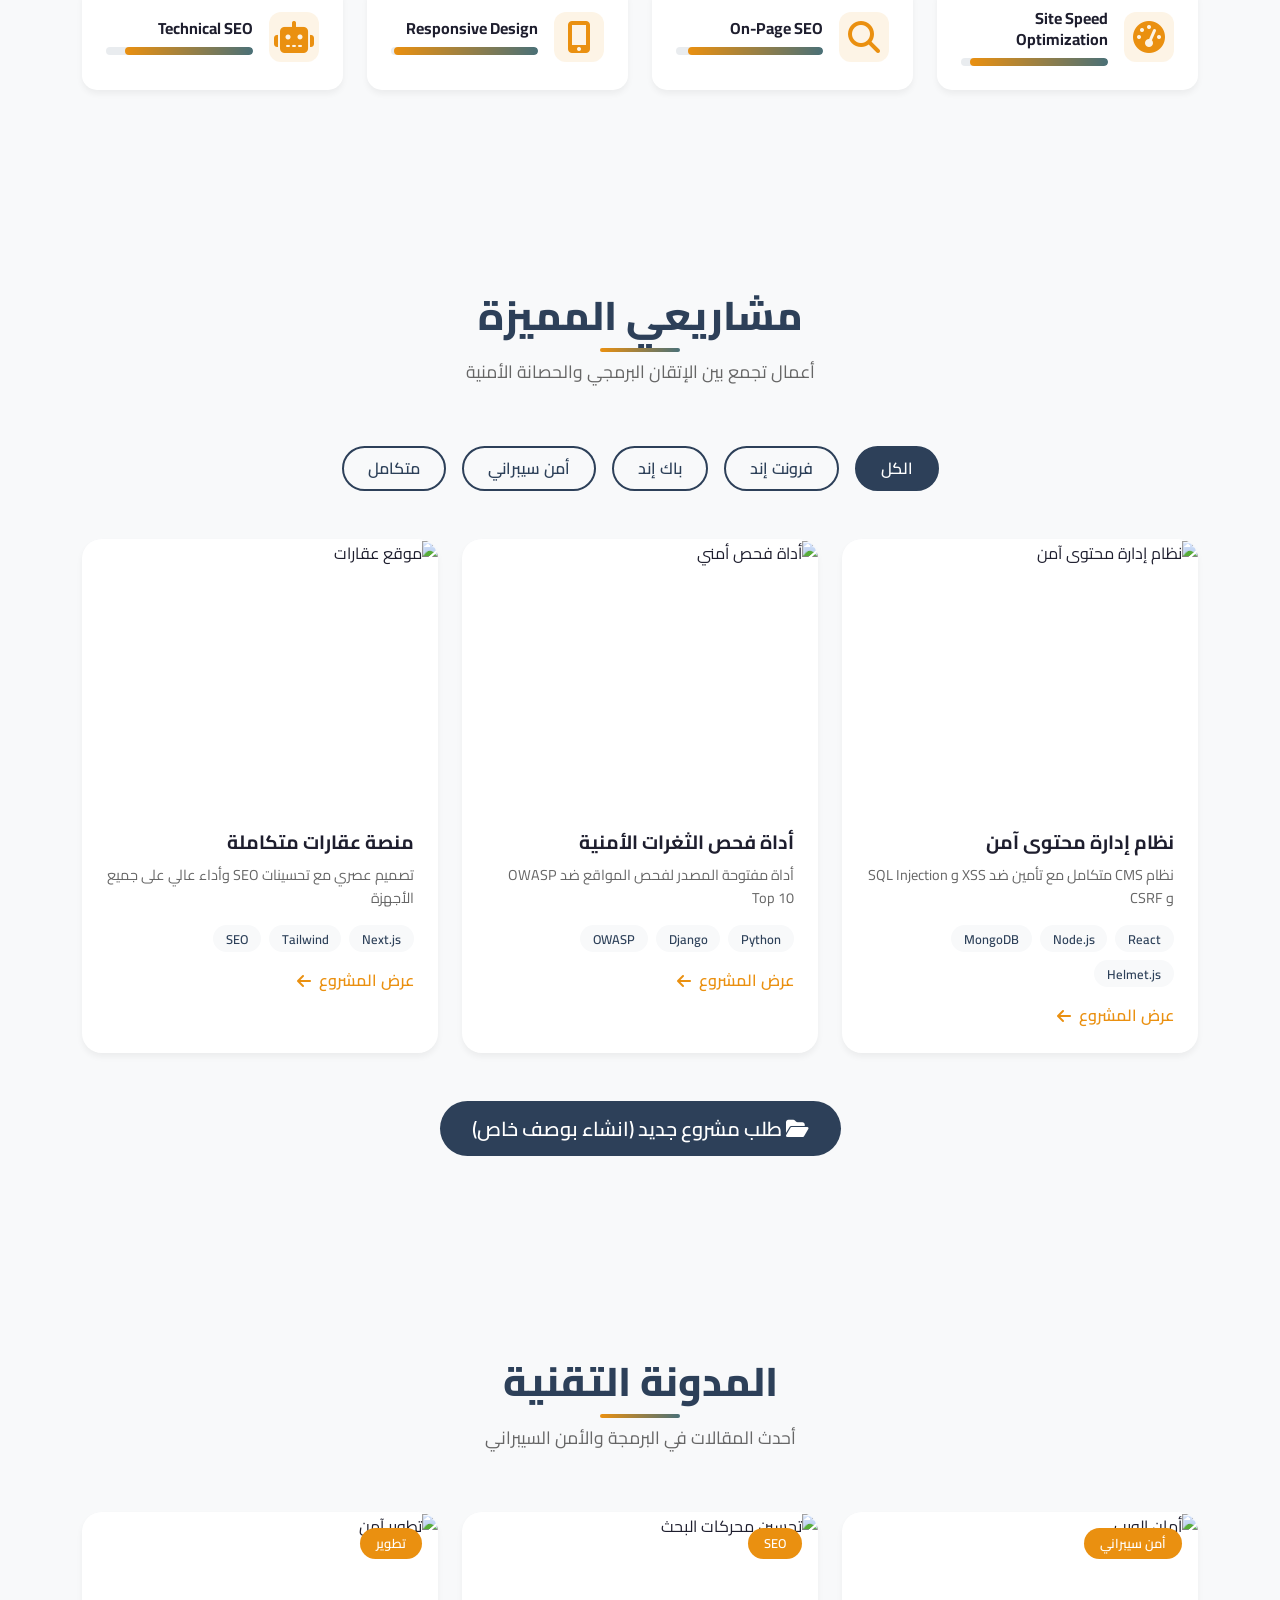
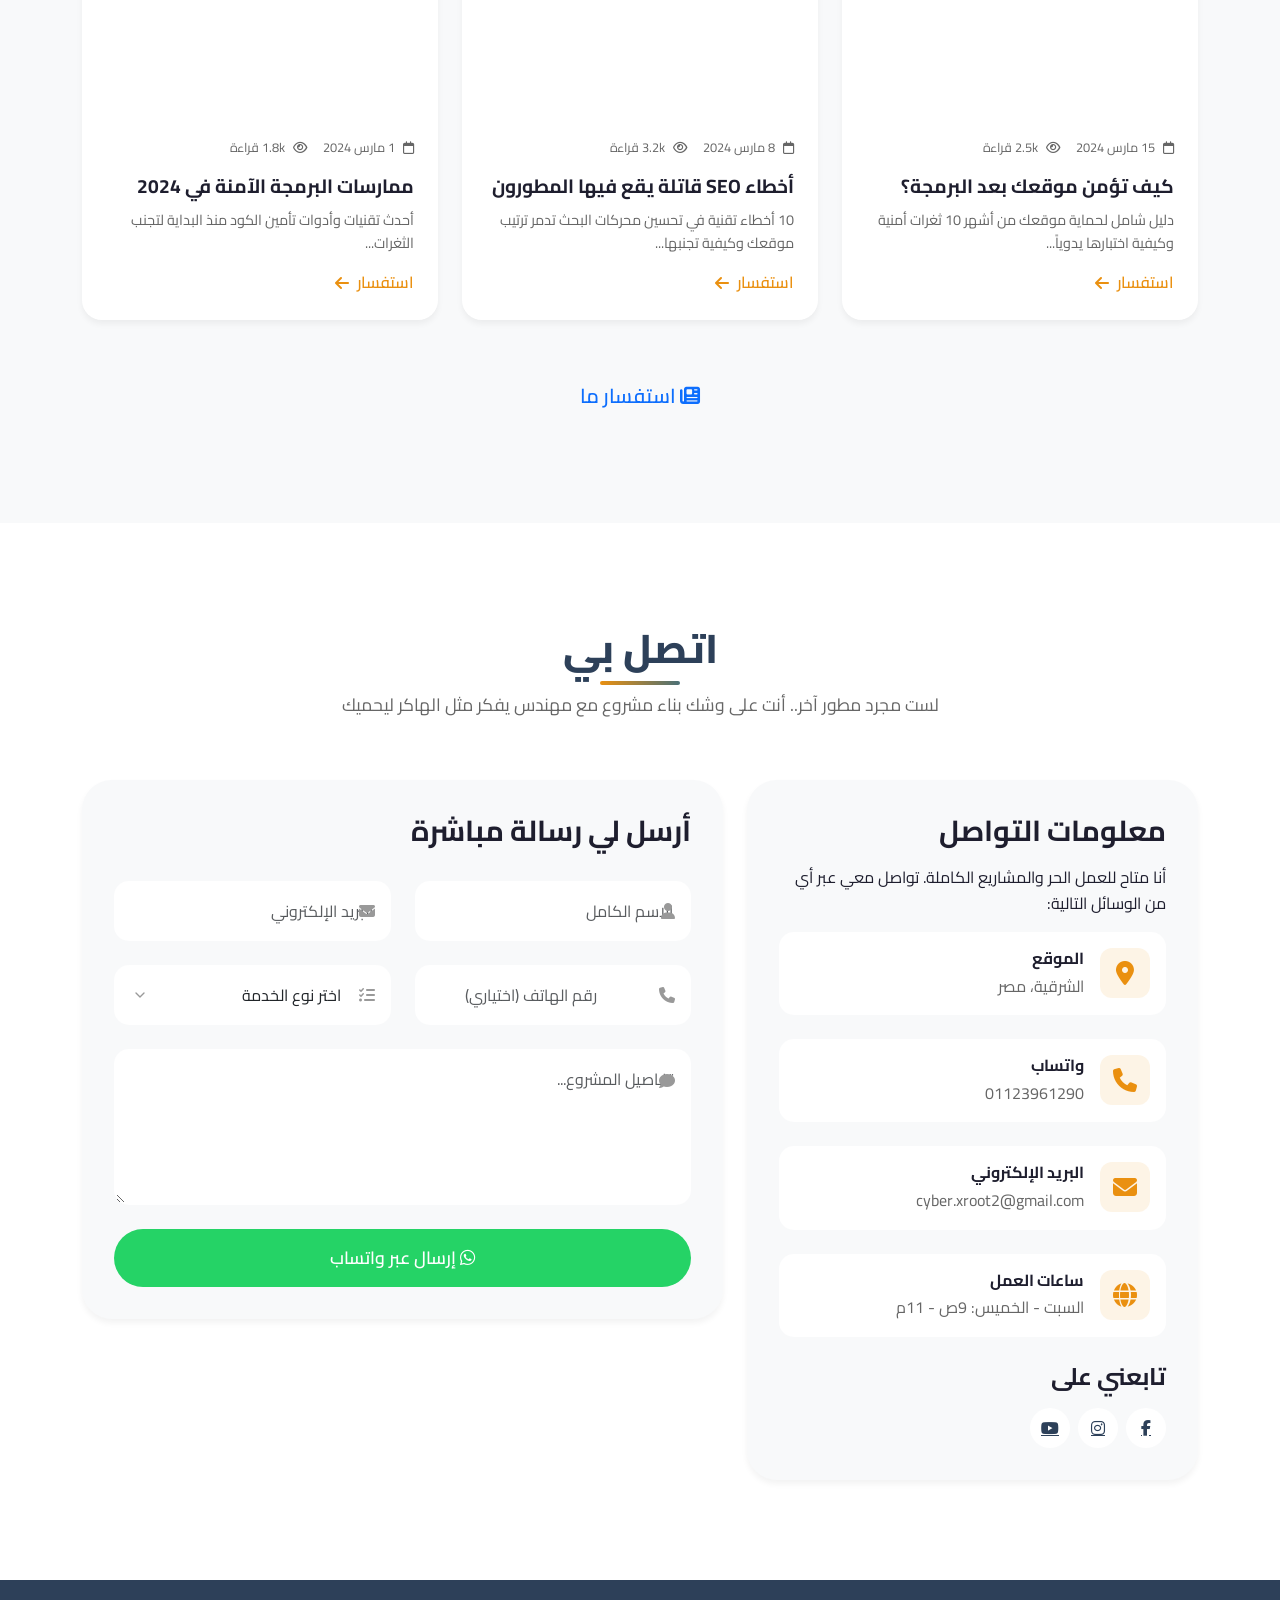
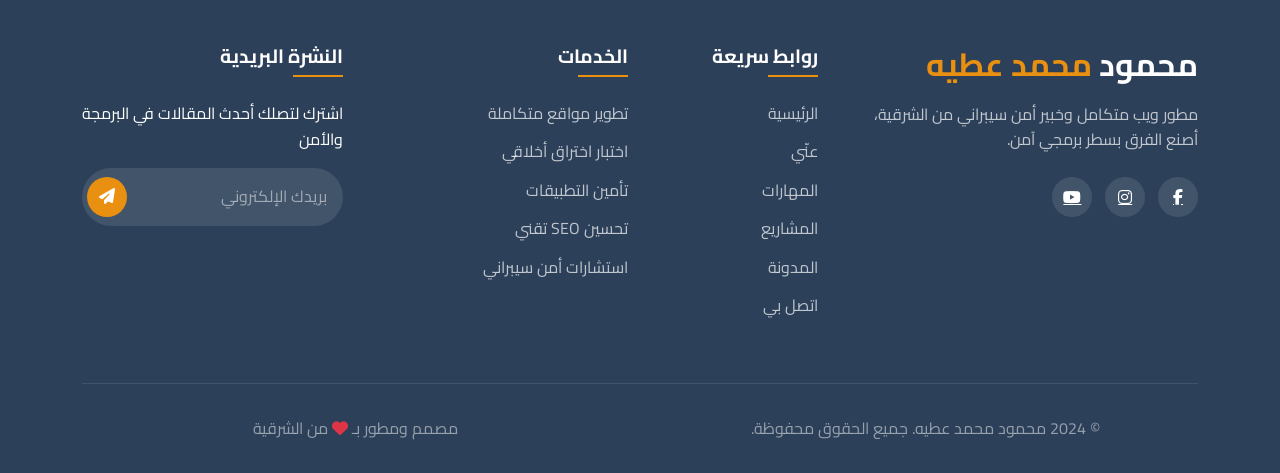
==== commit 0cbd70a7: "Update index.html" ====
--- a/index.html
+++ b/index.html
@@ -16,17 +16,17 @@
     
     <!-- Open Graph / فيسبوك -->
     <meta property="og:type" content="website">
-    <meta property="og:url" content="https://mahmoudattiya.com">
+    <meta property="og:url" content="https://mahmoudattiya.github.io/Mahmoudsc/">
     <meta property="og:title" content="محمود محمد عطيه - مطور ويب وخبير أمن سيبراني">
     <meta property="og:description" content="مطور متكامل من الشرقية، خبرة 3 سنوات في التطوير الآمن وتحسين محركات البحث">
-    <meta property="og:image" content="https://mahmoudattiya.com/images/og-image.jpg">
+    <meta property="og:image" content="https://mahmoudattiya.github.io/Mahmoudsc/images/photo_2026-03-09_18-57-32.jpg">
     <meta property="og:site_name" content="محمود محمد عطيه">
     
     <!-- تويتر -->
     <meta name="twitter:card" content="summary_large_image">
     <meta name="twitter:title" content="محمود محمد عطيه - مطور ويب وخبير أمن سيبراني">
     <meta name="twitter:description" content="مطور متكامل من الشرقية، خبرة 3 سنوات في التطوير الآمن">
-    <meta name="twitter:image" content="https://mahmoudattiya.com/images/twitter-image.jpg">
+    <meta name="twitter:image" content="https://mahmoudattiya.github.io/Mahmoudsc/images/photo_2026-03-09_18-57-32.jpg">
     
     <!-- Bootstrap 5 و Font Awesome -->
     <link href="https://cdn.jsdelivr.net/npm/bootstrap@5.3.0/dist/css/bootstrap.min.css" rel="stylesheet">
@@ -45,7 +45,7 @@
     <link rel="icon" type="image/png" href="images/favicon.png">
     
     <!-- Canonical URL -->
-    <link rel="canonical" href="https://mahmoudattiya.com">
+    <link rel="canonical" href="https://mahmoudattiya.github.io/Mahmoudsc/">
     
     <!-- Sitemap -->
     <link rel="sitemap" type="application/xml" title="Sitemap" href="/sitemap.xml">
@@ -143,13 +143,10 @@
                 </div>
                 
                 <div class="hero-social">
-                    <a href="#" target="_blank"><i class="fab fa-github"></i></a>
-                    <a href="#" target="_blank"><i class="fab fa-linkedin"></i></a>
-                    <a href="#" target="_blank"><i class="fab fa-x-twitter"></i></a>
-                    <a href="#" target="_blank"><i class="fab fa-youtube"></i></a>
-                    <a href="#" target="_blank"><i class="fab fa-facebook"></i></a>
-                    <a href="#" target="_blank"><i class="fab fa-instagram"></i></a>
-                    <a href="#" target="_blank"><i class="fab fa-tiktok"></i></a>
+   <a href="https://www.facebook.com/share/1AoAj64LKo/" target="_blank"><i class="fab fa-facebook-f"></i></a>
+                            <a href="https://www.instagram.com/7m_rixo?igsh=cnhwdGY2aXNoMDB0" target="_blank"><i class="fab fa-instagram"></i></a>
+                            <a href="https://www.youtube.com/@Mahmoud_Mohamed_Atiaa" target="_blank"><i class="fab fa-youtube"></i></a>
+                           
                 </div>
             </div>
             
@@ -499,7 +496,7 @@
             <div class="col-lg-4 col-md-6 project-item" data-category="fullstack" data-aos="fade-up">
                 <div class="project-card">
                     <div class="project-image">
-                        <img src="https://via.placeholder.com/400x300/2D4059/FFFFFF?text=نظام+إدارة+محتوى" alt="نظام إدارة محتوى آمن">
+                        <img src="https://i.pinimg.com/736x/b5/20/9f/b5209f7574e35c6732facbdd44cb030d.jpg" alt="نظام إدارة محتوى آمن">
                         <div class="project-overlay">
                             <div class="project-tags">
                                 <span class="security-badge">
@@ -529,7 +526,7 @@
             <div class="col-lg-4 col-md-6 project-item" data-category="security" data-aos="fade-up" data-aos-delay="100">
                 <div class="project-card">
                     <div class="project-image">
-                        <img src="https://via.placeholder.com/400x300/4A7077/FFFFFF?text=أداة+فحص+ثغرات" alt="أداة فحص أمني">
+                        <img src="https://i.pinimg.com/1200x/0c/a3/98/0ca39898392214eee0b6cb0ed3a88f1f.jpg" alt="أداة فحص أمني">
                         <div class="project-overlay">
                             <div class="project-tags">
                                 <span class="security-badge">
@@ -558,7 +555,7 @@
             <div class="col-lg-4 col-md-6 project-item" data-category="frontend" data-aos="fade-up" data-aos-delay="200">
                 <div class="project-card">
                     <div class="project-image">
-                        <img src="https://via.placeholder.com/400x300/EA9010/FFFFFF?text=موقع+عقارات" alt="موقع عقارات">
+                        <img src="https://i.pinimg.com/736x/6c/cd/39/6ccd392d42986a07d324f3362d8348c7.jpg" alt="موقع عقارات">
                         <div class="project-overlay">
                             <div class="project-tags">
                                 <span class="performance-badge">
@@ -585,9 +582,9 @@
         </div>
         
         <div class="text-center mt-5" data-aos="fade-up">
-            <a href="projects.html" class="btn btn-primary btn-lg">
+            <a href="https://wa.me/201123961290" class="btn btn-primary btn-lg">
                 <i class="fas fa-folder-open"></i>
-                مشاهدة جميع المشاريع (45+ مشروع)
+طلب مشروع جديد (انشاء بوصف خاص)
             </a>
         </div>
     </div>
@@ -812,12 +809,10 @@
                     <h3>محمود <span>محمد عطيه</span></h3>
                     <p>مطور ويب متكامل وخبير أمن سيبراني من الشرقية، أصنع الفرق بسطر برمجي آمن.</p>
                     <div class="footer-social">
-                        <a href="#"><i class="fab fa-github"></i></a>
-                        <a href="#"><i class="fab fa-linkedin-in"></i></a>
-                        <a href="#"><i class="fab fa-x-twitter"></i></a>
-                        <a href="#"><i class="fab fa-facebook-f"></i></a>
-                        <a href="#"><i class="fab fa-instagram"></i></a>
-                        <a href="#"><i class="fab fa-youtube"></i></a>
+                          <a href="https://www.facebook.com/share/1AoAj64LKo/" target="_blank"><i class="fab fa-facebook-f"></i></a>
+                            <a href="https://www.instagram.com/7m_rixo?igsh=cnhwdGY2aXNoMDB0" target="_blank"><i class="fab fa-instagram"></i></a>
+                            <a href="https://www.youtube.com/@Mahmoud_Mohamed_Atiaa" target="_blank"><i class="fab fa-youtube"></i></a>
+                           
                     </div>
                 </div>
             </div>
@@ -880,4 +875,4 @@
 <script src="https://cdn.jsdelivr.net/npm/typed.js@2.0.12"></script>
 <script src="js/main.js"></script>
 </body>
-</html>+</html>
